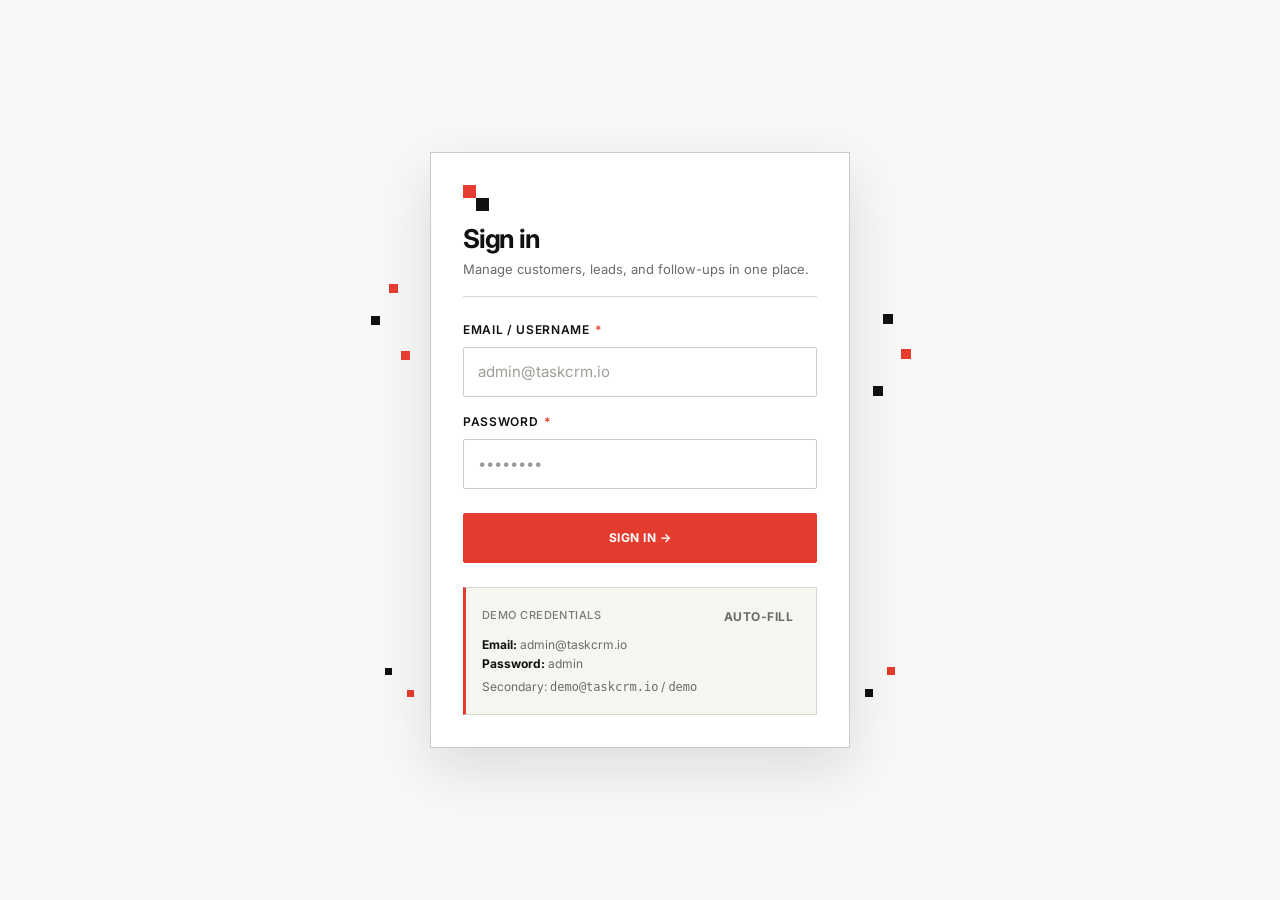
==== leads.html @ 11d8cbdb "added files for  CRM project" ====
<!DOCTYPE html>
<html lang="en">
<head>
  <meta charset="UTF-8">
  <meta name="viewport" content="width=device-width, initial-scale=1.0">
  <title>Leads Pipeline — Task CRM</title>
  <meta name="description" content="Sales prospect pipeline with follow-up tracking and overdue detection.">

  
  <link rel="preconnect" href="https://fonts.googleapis.com">
  <link rel="preconnect" href="https://fonts.gstatic.com" crossorigin>
  <link href="https://fonts.googleapis.com/css2?family=Inter:wght@400;500;600;700;800&display=swap" rel="stylesheet">

  
  <link rel="stylesheet" href="styles/reset.css">
  <link rel="stylesheet" href="styles/tokens.css">
  <link rel="stylesheet" href="styles/base.css">
  <link rel="stylesheet" href="styles/layout.css">
  <link rel="stylesheet" href="styles/patterns.css">
</head>
<body class="app-wrapper">

  
  <header class="identity-bar">
    <div class="identity-bar__inner">
  <div class="identity-session">
        <span class="session-user">
          <span class="meta-slug">Session:</span>
          <strong id="sessionUserDisplay">admin@taskcrm.io</strong>
        </span>
        <button type="button" id="logoutBtn" class="session-logout-btn" title="Sign out of current session">
          Sign Out
        </button>
      </div>
    </div>
  </header>

  
  <nav class="nav-rail" aria-label="Main Navigation">
    <div class="nav-rail__inner">
      <a href="dashboard.html" class="nav-link" data-page="dashboard">Dashboard</a>
      <a href="customers.html" class="nav-link" data-page="customers">Customers</a>
      <a href="leads.html" class="nav-link" data-page="leads">Leads</a>
      <a href="tasks.html" class="nav-link" data-page="tasks">Tasks</a>
    </div>
  </nav>

  
  <main class="main-container">
    <header class="page-header">
      <div class="page-header__top">
        <div>
          <span class="meta-slug">Pipeline</span>
          <h1 class="page-title">Leads</h1>
          <p class="page-subtitle">Track potential customers, follow-ups, and status</p>
        </div>
        <div class="page-actions">
          <button type="button" id="openAddLeadModalBtn" class="btn btn--accent">
            + Add Lead
          </button>
        </div>
      </div>
    </header>

    
    <div class="content-panel">
      
      <div class="filter-bar">
        <div class="filter-group">
          <label for="leadStatusFilter" class="form-label" style="margin-bottom: 0;">Status Filter:</label>
          <select id="leadStatusFilter" class="filter-select">
            <option value="all">All Stages (New, Contacted, Converted)</option>
            <option value="New">New Inbound</option>
            <option value="Contacted">Contacted / In Discussion</option>
            <option value="Converted">Converted to Account</option>
          </select>
        </div>

        <div id="leadResultCount" class="filter-stats" aria-live="polite">
          Loading pipeline...
        </div>
      </div>

      
      <div class="table-container">
        <table class="crm-table" aria-label="Leads Pipeline Table">
          <thead>
            <tr>
              <th scope="col">Lead Name</th>
              <th scope="col">Company</th>
              <th scope="col">Contact</th>
              <th scope="col">Status</th>
              <th scope="col">Follow-up Date</th>
            </tr>
          </thead>
          <tbody id="leadsTableBody">
            
          </tbody>
        </table>
      </div>
    </div>
  </main>


  <dialog id="addLeadDialog" class="crm-dialog" aria-labelledby="addLeadModalTitle">
    <header class="dialog-header">
      <h2 id="addLeadModalTitle" class="dialog-title">Add Lead</h2>
      <button type="button" id="closeLeadDialogBtn" class="dialog-close-btn" aria-label="Close dialog">✕</button>
    </header>

    <div id="leadModalAlert" style="padding: 0 var(--space-6) var(--space-2);"></div>

    <form id="addLeadForm">
      <div class="dialog-body">
        <div class="form-group">
          <label for="newLeadName" class="form-label">Contact Name <span class="required-mark">*</span></label>
          <input type="text" id="newLeadName" class="form-input" placeholder="e.g. Henrik Lind" required>
        </div>

        <div class="form-group">
          <label for="newLeadCompany" class="form-label">Company / Organization <span class="required-mark">*</span></label>
          <input type="text" id="newLeadCompany" class="form-input" placeholder="e.g. Nordic Wind Energy" required>
        </div>

        <div class="form-group">
          <label for="newLeadContact" class="form-label">Email / Phone <span class="required-mark">*</span></label>
          <input type="text" id="newLeadContact" class="form-input" placeholder="h.lind@nordicwind.se" required>
        </div>

        <div class="form-group">
          <label for="newLeadStatus" class="form-label">Initial Stage</label>
          <select id="newLeadStatus" class="form-select">
            <option value="New" selected>New Inbound</option>
            <option value="Contacted">Contacted</option>
            <option value="Converted">Converted</option>
          </select>
        </div>

        <div class="form-group">
          <label for="newLeadFollowUp" class="form-label">Scheduled Follow-up Date</label>
          <input type="date" id="newLeadFollowUp" class="form-input">
        </div>
      </div>

      <footer class="dialog-footer">
        <button type="button" id="cancelLeadDialogBtn" class="btn btn--secondary">Cancel</button>
        <button type="submit" class="btn btn--accent">Save Lead</button>
      </footer>
    </form>
  </dialog>

  
  <script src="scripts/helpers.js"></script>
  <script src="scripts/store.js"></script>
  <script src="scripts/view.js"></script>
  <script src="scripts/pages/leads.js"></script>
</body>
</html>
---- styles/tokens.css ----
:root {
  
  --color-ink: #111111;
  --color-bg: #F8F8F6;
  --color-surface: #FFFFFF;
  --color-accent: #E43D30;
  --color-muted: #6B6B67;
  --color-border: #D8D8D3;

  
  --color-success: #3F7650;
  --color-warning: #A66A18;
  --color-danger: #B52F28;
  --color-info: #41677A;


  --color-surface-hover: #F2F2EE;
  --color-surface-active: #EAEAE4;
  --color-success-subtle: #EBF3ED;
  --color-warning-subtle: #F9F3EA;
  --color-danger-subtle: #FAECEB;
  --color-info-subtle: #ECF2F5;
  --color-accent-subtle: #FDEDEB;


  --font-sans: 'Inter', sans-serif;
--font-mono: 'Inter', sans-serif;
  --text-xs: 0.75rem;     
  --text-sm: 0.8125rem;   
  --text-base: 0.9375rem; 
  --text-md: 1.0625rem;   
  --text-lg: 1.25rem;     
  --text-xl: 1.625rem;   
  --text-2xl: 2.125rem;  
  --text-stat: 3.25rem;  

  --weight-normal: 400;
  --weight-medium: 500;
  --weight-semibold: 600;
  --weight-bold: 700;
  --weight-black: 800;

  --tracking-tight: -0.025em;
  --tracking-normal: 0em;
  --tracking-wide: 0.04em;
  --tracking-wider: 0.08em;

  --leading-none: 1.0;
  --leading-tight: 1.2;
  --leading-snug: 1.35;
  --leading-normal: 1.5;

  
  --space-1: 0.25rem;   
  --space-2: 0.5rem;    
  --space-3: 0.75rem;   
  --space-4: 1.0rem;    
  --space-5: 1.25rem;   
  --space-6: 1.5rem;    
  --space-8: 2.0rem;    
  --space-10: 2.5rem;   
  --space-12: 3.0rem;   
  --space-16: 4.0rem;   

 
  --container-max-width: 1280px;
  --container-gutter: var(--space-6);

 
  --border-width: 1px;
  --border-thick: 2px;
  --border-rule: 1px solid var(--color-border);
  --border-rule-dark: 1px solid var(--color-ink);

  --radius-none: 0px;
  --radius-sm: 2px;
  --radius-md: 3px;

 
  --duration-fast: 140ms;
  --duration-normal: 200ms;
  --ease-standard: cubic-bezier(0.2, 0, 0, 1);
}
---- styles/base.css ----
body {
  font-family: var(--font-sans);
  background-color: var(--color-bg);
  color: var(--color-ink);
  font-size: var(--text-base);
  line-height: var(--leading-normal);
  font-weight: var(--weight-normal);
  min-height: 100vh;
  display: flex;
  flex-direction: column;
}


::selection {
  background-color: var(--color-ink);
  color: var(--color-surface);
}


:focus-visible {
  outline: 2px solid var(--color-ink);
  outline-offset: 2px;
}


h1, h2, h3, h4, h5, h6 {
  color: var(--color-ink);
  font-weight: var(--weight-bold);
  line-height: var(--leading-tight);
  letter-spacing: var(--tracking-tight);
}

h1 {
  font-size: var(--text-2xl);
  font-weight: var(--weight-bold);
}

h2 {
  font-size: var(--text-lg);
  font-weight: var(--weight-bold);
}

h3 {
  font-size: var(--text-md);
  font-weight: var(--weight-semibold);
}

p {
  color: var(--color-ink);
}

small, .text-muted {
  color: var(--color-muted);
  font-size: var(--text-sm);
}


.tabular-nums,
[data-tabular="true"] {
  font-variant-numeric: tabular-nums;
  font-feature-settings: "tnum" 1;
}


.meta-slug {
  font-size: 0.6875rem;
  font-weight: var(--weight-medium);
  letter-spacing: var(--tracking-wide);
  text-transform: uppercase;
  color: #7A7A75;
  margin-bottom: 2px;
}


.sr-only {
  position: absolute;
  width: 1px;
  height: 1px;
  padding: 0;
  margin: -1px;
  overflow: hidden;
  clip: rect(0, 0, 0, 0);
  white-space: nowrap;
  border-width: 0;
}


@media (prefers-reduced-motion: reduce) {
  *,
  *::before,
  *::after {
    animation-duration: 0.01ms !important;
    animation-iteration-count: 1 !important;
    transition-duration: 0.01ms !important;
    scroll-behavior: auto !important;
  }
}
---- styles/layout.css ----
.crm-brand {
  display: flex;
  align-items: center;
  text-decoration: none;
}

.crm-brand__mark {
  width: 62px;
  height: 42px;
  display: flex;
  align-items: center;
  justify-content: center;
  background: #ef3b2d;
  color: #ffffff;
  border-radius: 10px;
  font-size: 16px;
  font-weight: 800;
  letter-spacing: 1px;
}
.dashboard-main {
  width: min(100% - 48px, 1280px);
  margin: 0 auto;
  padding-top: 38px;
  padding-bottom: 64px;
}

.dashboard-header {
  display: flex;
  align-items: flex-end;
  justify-content: space-between;
  gap: 24px;
  margin-bottom: 28px;
}

.dashboard-eyebrow,
.dashboard-card__eyebrow {
  display: block;
  margin-bottom: 6px;
  color: #e43d30;
  font-size: 10px;
  font-weight: 700;
  letter-spacing: 0.09em;
  text-transform: uppercase;
}

.dashboard-title {
  margin: 0;
  color: #171717;
  font-size: clamp(2rem, 4vw, 2.75rem);
  line-height: 1.05;
  letter-spacing: -0.045em;
}

.dashboard-subtitle {
  margin: 9px 0 0;
  color: #6b6b67;
  font-size: 14px;
}

.dashboard-actions {
  display: flex;
  align-items: center;
  gap: 10px;
}

.dashboard-kpis {
  margin-bottom: 20px;
}

.dashboard-kpis__grid {
  display: grid;
  grid-template-columns: repeat(4, minmax(0, 1fr));
  gap: 14px;
}

.dashboard-kpi {
  min-height: 142px;
  padding: 20px;
  background: #ffffff;
  border: 1px solid #e8e8e5;
  border-radius: 16px;
  box-shadow: 0 7px 24px rgba(23, 23, 23, 0.045);
}

.dashboard-kpi--sales {
  border-color: rgba(228, 61, 48, 0.28);
  background: linear-gradient(145deg, #ffffff 0%, #fff7f5 100%);
}

.dashboard-kpi__top {
  display: flex;
  align-items: center;
  justify-content: space-between;
  gap: 10px;
}

.dashboard-kpi__label {
  color: #6b6b67;
  font-size: 12px;
  font-weight: 600;
}

.dashboard-kpi__icon {
  width: 30px;
  height: 30px;
  display: grid;
  place-items: center;
  border-radius: 9px;
  font-size: 11px;
  font-weight: 800;
}

.dashboard-kpi__icon--orange {
  background: #fff0ed;
  color: #e43d30;
}

.dashboard-kpi__icon--blue {
  background: #edf4f8;
  color: #41677a;
}

.dashboard-kpi__icon--green {
  background: #edf5ef;
  color: #3f7650;
}

.dashboard-kpi__value {
  display: block;
  margin-top: 20px;
  color: #171717;
  font-size: clamp(1.7rem, 3vw, 2.15rem);
  line-height: 1;
  letter-spacing: -0.04em;
  font-variant-numeric: tabular-nums;
}

.dashboard-kpi--sales .dashboard-kpi__value {
  color: #e43d30;
}

.dashboard-kpi__hint {
  display: block;
  margin-top: 9px;
  color: #92928c;
  font-size: 11px;
}

.dashboard-analytics {
  display: grid;
  grid-template-columns: minmax(300px, 0.82fr) minmax(0, 1.8fr);
  gap: 18px;
  margin-bottom: 18px;
}

.dashboard-card {
  background: #ffffff;
  border: 1px solid #e8e8e5;
  border-radius: 17px;
  box-shadow: 0 8px 28px rgba(23, 23, 23, 0.045);
  overflow: hidden;
}

.dashboard-card__header {
  display: flex;
  align-items: center;
  justify-content: space-between;
  gap: 16px;
  padding: 20px 22px 0;
}

.dashboard-card__header h2 {
  margin: 0;
  color: #171717;
  font-size: 17px;
  font-weight: 700;
  letter-spacing: -0.025em;
}

.dashboard-card__badge {
  padding: 6px 10px;
  border-radius: 8px;
  background: #f5f5f2;
  color: #6b6b67;
  font-size: 10px;
  font-weight: 600;
}

.dashboard-card__link {
  color: #e43d30;
  font-size: 11px;
  font-weight: 700;
  text-decoration: none;
}

.dashboard-card__link:hover {
  text-decoration: underline;
}
.crm-topbar {
  width: 100%;
  height: 68px;
  background: var(--color-surface);
  border-bottom: 1px solid #e8e8e5;
  position: relative;
  z-index: 100;
}

.crm-topbar__inner {
  width: 100%;
  height: 100%;
  padding: 0 36px;
  display: grid;
  grid-template-columns: 1fr auto 1fr;
  align-items: center;
}

.crm-brand {
  display: flex;
  align-items: center;
  justify-content: flex-start;
  text-decoration: none;
}

.crm-brand__mark {
  width: 40px;
  height: 40px;
  display: flex;
  align-items: center;
  justify-content: center;
  background: #ef3d32;
  color: #ffffff;
  border-radius: 8px;
  font-size: 12px;
  font-weight: 800;
  letter-spacing: 0.04em;
}

.crm-nav {
  height: 100%;
  display: flex;
  align-items: center;
  justify-content: center;
  gap: 38px;
}

.crm-nav__link {
  height: 100%;
  display: flex;
  align-items: center;
  position: relative;
  color: #666660;
  text-decoration: none;
  font-size: 15px;
  font-weight: 600;
  letter-spacing: 0.02em;
  text-transform: uppercase;
  transition: color 0.2s ease;
}

.crm-nav__link:hover {
  color: #ef3d32;
}

.crm-nav__link.active,
.crm-nav__link[aria-current="page"] {
  color: #ef3d32;
}

.crm-nav__link.active::after,
.crm-nav__link[aria-current="page"]::after {
  content: "";
  position: absolute;
  left: 0;
  right: 0;
  bottom: 0;
  height: 3px;
  background: #ef3d32;
  border-radius: 3px 3px 0 0;
}

.crm-topbar__actions {
  display: flex;
  align-items: center;
  justify-content: flex-end;
}

.crm-signout {
  border: 0;
  background: transparent;
  color: #666660;
  font-family: inherit;
  font-size: 15px;
  font-weight: 600;
  cursor: pointer;
  padding: 8px 0;
}

.crm-signout:hover {
  color: #ef3d32;
}

@media (max-width: 800px) {
  .crm-topbar {
    height: auto;
  }

  .crm-topbar__inner {
    min-height: 84px;
    padding: 0 20px;
    grid-template-columns: auto 1fr auto;
  }

  .crm-nav {
    gap: 20px;
  }

  .crm-nav__link {
    font-size: 13px;
  }

  .crm-brand__mark {
    width: 42px;
    height: 42px;
  }
}

@media (max-width: 600px) {
  .crm-topbar__inner {
    grid-template-columns: 1fr;
    gap: 10px;
    padding: 15px 20px;
  }

  .crm-brand {
    display: none;
  }

  .crm-nav {
    order: 1;
    height: 50px;
    gap: 18px;
  }

  .crm-topbar__actions {
    display: none;
  }
}



.reference-goal {
  min-height: 300px;
  padding: 18px 22px 26px;
  display: flex;
  align-items: center;
  justify-content: center;
}

.reference-goal__gauge {
  position: relative;
  width: 330px;
  height: 250px;
  max-width: 100%;
}

.goal-segments {
  position: absolute;
  left: 50%;
  top: 16px;
  width: 280px;
  height: 210px;
  transform: translateX(-50%);
}

.goal-segment {
  position: absolute;
  left: 50%;
  top: 50%;
  width: 11px;
  height: 31px;
  margin-left: -5.5px;
  margin-top: -15.5px;
  border-radius: 99px;
  background: #e9ebed;
  transform-origin: 5.5px 89px;
  transform: rotate(var(--segment-angle)) translateY(-89px);
}

.goal-segment.is-active {
  background: #ff8425;
}

.goal-scale {
  position: absolute;
  left: 50%;
  top: 83px;
  width: 286px;
  transform: translateX(-50%);
  display: flex;
  justify-content: space-between;
  color: #555553;
  font-size: 11px;
  font-weight: 600;
}

.reference-goal__center {
  position: absolute;
  left: 50%;
  top: 128px;
  transform: translateX(-50%);
  text-align: center;
  white-space: nowrap;
}

.reference-goal__center strong {
  display: block;
  color: #171717;
  font-size: 25px;
  line-height: 1;
  letter-spacing: -0.045em;
}

.reference-goal__center span {
  display: block;
  margin-top: 8px;
  color: #8f8f89;
  font-size: 11px;
}

/* Lead status reference */

.lead-status-reference {
  min-height: 300px;
  padding: 20px 22px 25px;
  display: grid;
  grid-template-columns: minmax(0, 1fr) 190px;
  gap: 20px;
  align-items: center;
}

.lead-status-chart {
  min-width: 0;
}

.lead-month-grid {
  display: grid;
  grid-template-columns: 92px repeat(12, minmax(16px, 1fr));
  align-items: center;
  height: 25px;
  margin-bottom: 4px;
  color: #999994;
  font-size: 9px;
  text-align: center;
}

.lead-month-grid span:first-child {
  text-align: left;
}

.lead-status-rows {
  display: flex;
  flex-direction: column;
  gap: 13px;
}

.lead-source-row {
  display: grid;
  grid-template-columns: 92px minmax(0, 1fr);
  align-items: center;
  min-height: 45px;
}

.lead-source-label {
  display: flex;
  flex-direction: column;
  align-items: flex-start;
  gap: 3px;
  padding-right: 10px;
}

.lead-source-label span {
  color: #555553;
  font-size: 11px;
  font-weight: 500;
}

.lead-source-label strong {
  color: #171717;
  font-size: 16px;
  line-height: 1;
}

.lead-source-track {
  position: relative;
  height: 32px;
  display: grid;
  align-items: center;
}

.lead-source-line {
  position: absolute;
  left: 0;
  right: 0;
  top: 50%;
  height: 2px;
  background: repeating-linear-gradient(
    to right,
    #e8e8e5 0 3px,
    transparent 3px 8px
  );
}

.lead-source-dots {
  position: relative;
  z-index: 2;
  display: grid;
  grid-template-columns: repeat(12, minmax(16px, 1fr));
  align-items: center;
  justify-items: center;
}

.lead-month-dot {
  width: var(--dot-size);
  height: var(--dot-size);
  min-width: 6px;
  min-height: 6px;
  border-radius: 50%;
  display: block;
}

.lead-month-dot--new {
  background: #ff8425;
}

.lead-month-dot--contacted {
  background: #b38ae8;
}

.lead-month-dot--converted {
  background: #202020;
}

.lead-month-dot--empty {
  width: 5px;
  height: 5px;
  background: #ddddda;
}

.lead-month-labels {
  display: grid;
  grid-template-columns: 92px repeat(12, minmax(16px, 1fr));
  margin-top: 7px;
  color: #999994;
  font-size: 9px;
  text-align: center;
}

.lead-month-labels span:first-child {
  visibility: hidden;
}

/* Customer status circular reference */

.customer-status-chart {
  display: flex;
  flex-direction: column;
  align-items: center;
  justify-content: center;
}

.customer-rings {
  position: relative;
  width: 170px;
  height: 170px;
  display: grid;
  place-items: center;
}

.customer-ring {
  position: absolute;
  width: calc(var(--ring-radius) * 2);
  height: calc(var(--ring-radius) * 2);
  border-radius: 50%;
  border: 7px solid transparent;
  transform: rotate(-90deg);
}

.customer-ring::before {
  content: "";
  position: absolute;
  inset: -7px;
  border-radius: 50%;
  border: 7px solid #eeeeeb;
  border-top-color: transparent;
  border-right-color: transparent;
  transform: rotate(0deg);
}

.customer-ring::after {
  content: "";
  position: absolute;
  inset: -7px;
  border-radius: 50%;
  border: 7px solid transparent;
  border-top-color: currentColor;
  border-right-color: currentColor;
  border-bottom-color: currentColor;
  transform: rotate(0deg);
  clip-path: polygon(0 0, 100% 0, 100% 100%, 0 100%);
  mask: conic-gradient(
    from 0deg,
    #000 calc(var(--ring-dash) / var(--ring-circumference) * 360deg),
    transparent 0
  );
}

.customer-ring--active {
  color: #ff8425;
}

.customer-ring--inactive {
  color: #9b7be8;
}

.customer-ring--prospect {
  color: #1d1d1d;
}

.customer-rings-center {
  position: relative;
  z-index: 5;
  width: 68px;
  height: 68px;
  border-radius: 50%;
  background: #ffffff;
  display: flex;
  flex-direction: column;
  align-items: center;
  justify-content: center;
}

.customer-rings-center strong {
  color: #171717;
  font-size: 22px;
  line-height: 1;
}

.customer-rings-center span {
  margin-top: 4px;
  color: #999994;
  font-size: 8px;
}

.customer-status-legend {
  width: 100%;
  margin-top: 12px;
  display: flex;
  flex-direction: column;
  gap: 6px;
}

.customer-ring-label {
  display: grid;
  grid-template-columns: 8px 1fr auto;
  align-items: center;
  gap: 7px;
  color: #555553;
  font-size: 9px;
}

.customer-ring-label__dot {
  width: 7px;
  height: 7px;
  border-radius: 50%;
}

.customer-ring-label--active .customer-ring-label__dot {
  background: #ff8425;
}

.customer-ring-label--inactive .customer-ring-label__dot {
  background: #9b7be8;
}

.customer-ring-label--prospect .customer-ring-label__dot {
  background: #1d1d1d;
}

.customer-ring-label strong {
  color: #555553;
  font-size: 9px;
}

/* Lower cards */

.dashboard-lower {
  display: grid;
  grid-template-columns: repeat(3, minmax(0, 1fr));
  gap: 18px;
}

.dashboard-list-card {
  min-height: 330px;
}

.dashboard-record-list {
  padding: 12px 20px 18px;
}

.dashboard-record {
  min-height: 58px;
  display: flex;
  align-items: center;
  gap: 11px;
  border-bottom: 1px solid #f0f0ed;
}

.dashboard-record:last-child {
  border-bottom: 0;
}

.dashboard-record__avatar {
  width: 32px;
  height: 32px;
  flex: 0 0 32px;
  display: grid;
  place-items: center;
  border-radius: 10px;
  background: #fff0ed;
  color: #e43d30;
  font-size: 11px;
  font-weight: 800;
}

.dashboard-record__content {
  min-width: 0;
  flex: 1;
}

.dashboard-record__content strong,
.dashboard-task__content strong {
  display: block;
  overflow: hidden;
  color: #30302e;
  font-size: 12px;
  font-weight: 600;
  text-overflow: ellipsis;
  white-space: nowrap;
}

.dashboard-record__content span,
.dashboard-task__content span {
  display: block;
  margin-top: 3px;
  overflow: hidden;
  color: #9a9a94;
  font-size: 10px;
  text-overflow: ellipsis;
  white-space: nowrap;
}

.dashboard-status,
.task-priority {
  flex-shrink: 0;
  padding: 5px 7px;
  border-radius: 6px;
  font-size: 9px;
  font-weight: 700;
}

.dashboard-status--new {
  background: #fff0ed;
  color: #e43d30;
}

.dashboard-status--contacted {
  background: #edf4f8;
  color: #41677a;
}

.dashboard-status--converted {
  background: #edf5ef;
  color: #3f7650;
}

.dashboard-task {
  min-height: 58px;
  display: flex;
  align-items: center;
  gap: 10px;
  border-bottom: 1px solid #f0f0ed;
}

.dashboard-task:last-child {
  border-bottom: 0;
}

.dashboard-task__check {
  width: 16px;
  height: 16px;
  flex: 0 0 16px;
  border: 1.5px solid #cfcfca;
  border-radius: 5px;
}

.dashboard-task__content {
  min-width: 0;
  flex: 1;
}

.task-priority--high {
  background: #faeceb;
  color: #b52f28;
}

.task-priority--medium {
  background: #f9f3ea;
  color: #a66a18;
}

.task-priority--low {
  background: #edf5ef;
  color: #3f7650;
}

.dashboard-empty {
  min-height: 220px;
  padding: 24px;
  display: flex;
  flex-direction: column;
  align-items: center;
  justify-content: center;
  text-align: center;
}

.dashboard-empty strong {
  color: #3b3b39;
  font-size: 12px;
}

.dashboard-empty span {
  max-width: 230px;
  margin-top: 6px;
  color: #9a9a94;
  font-size: 10px;
  line-height: 1.5;
}

.dashboard-activity-stream {
  max-height: 270px;
  overflow-y: auto;
}

.dashboard-activity-stream .activity-item {
  padding-left: 20px;
  padding-right: 20px;
}
.dashboard-main {
  padding-top: 42px;
  padding-bottom: 48px;
}

.dashboard-header {
  margin-bottom: 32px;
}

.dashboard-title {
  font-size: 48px;
  line-height: 1.05;
}

.dashboard-subtitle {
  font-size: 16px;
}

.dashboard-kpis {
  margin-bottom: 28px;
}

.dashboard-kpi {
  padding: 26px;
}

.dashboard-kpi__value {
  font-size: 42px;
}

.dashboard-analytics {
  gap: 24px;
  margin-bottom: 24px;
}

.dashboard-card {
  padding: 26px;
}

.dashboard-card__header {
  margin-bottom: 20px;
}

.dashboard-card__header h2 {
  font-size: 21px;
}

.dashboard-lower {
  gap: 24px;
}

.dashboard-list-card {
  min-height: 300px;
}

/* Responsive */

@media (max-width: 1100px) {
  .dashboard-analytics {
    grid-template-columns: 1fr;
  }

  .lead-status-reference {
    grid-template-columns: minmax(0, 1fr) 210px;
  }
}

@media (max-width: 900px) {
  .dashboard-kpis__grid {
    grid-template-columns: repeat(2, minmax(0, 1fr));
  }

  .dashboard-lower {
    grid-template-columns: repeat(2, minmax(0, 1fr));
  }

  .dashboard-lower .dashboard-list-card:last-child {
    grid-column: 1 / -1;
  }
}

@media (max-width: 800px) {
  .crm-topbar__inner {
    width: min(100% - 28px, 1280px);
    grid-template-columns: auto 1fr auto;
    gap: 10px;
  }

  .crm-brand {
    font-size: 14px;
  }

  .crm-brand__mark {
    width: 30px;
    height: 30px;
  }

  .crm-nav {
    gap: 0;
  }

  .crm-nav__link {
    padding: 23px 7px;
    font-size: 11px;
  }

  .dashboard-main {
    width: min(100% - 28px, 1280px);
    padding-top: 30px;
  }

  .dashboard-header {
    align-items: flex-start;
    flex-direction: column;
  }

  .dashboard-actions {
    width: 100%;
  }

  .dashboard-actions .btn {
    flex: 1;
  }

  .lead-status-reference {
    grid-template-columns: 1fr;
  }

  .customer-status-chart {
    flex-direction: row;
    gap: 24px;
    align-items: center;
  }

  .customer-status-legend {
    width: 150px;
    margin-top: 0;
  }
}

@media (max-width: 560px) {
  .crm-topbar__inner {
    min-height: 58px;
  }

  .crm-brand span:last-child {
    display: none;
  }

  .crm-nav__link {
    padding: 20px 5px;
    font-size: 10px;
  }

  .dashboard-kpis__grid {
    grid-template-columns: 1fr;
  }

  .dashboard-actions {
    flex-direction: column;
  }

  .dashboard-actions .btn {
    width: 100%;
  }

  .reference-goal__gauge {
    transform: scale(0.88);
    transform-origin: center;
    margin-left: -5%;
    margin-right: -5%;
  }

  .lead-status-reference {
    padding-left: 14px;
    padding-right: 14px;
    overflow-x: auto;
  }

  .lead-status-chart {
    min-width: 540px;
  }

  .customer-status-chart {
    min-width: 240px;
    justify-content: center;
  }

  .dashboard-lower {
    grid-template-columns: 1fr;
  }

  .dashboard-lower .dashboard-list-card:last-child {
    grid-column: auto;
  }
}
---- styles/patterns.css ----
/* ==========================================================================
   Task CRM — UI Patterns & Components
   Buttons, Inputs, Tables, Badges, Statistics, Modals, and Empty States.
   ========================================================================== */

/* --- 1. Buttons --- */
.btn {
  display: inline-flex;
  align-items: center;
  justify-content: center;
  gap: var(--space-2);
  padding: 0.65rem 1.25rem;
  font-size: var(--text-xs);
  font-weight: var(--weight-bold);
  letter-spacing: var(--tracking-wide);
  text-transform: uppercase;
  border-radius: var(--radius-sm);
  transition: all var(--duration-fast) var(--ease-standard);
  text-align: center;
  white-space: nowrap;
}

.btn--primary {
  background-color: var(--color-ink);
  color: var(--color-surface);
  border: 1px solid var(--color-ink);
}

.btn--primary:hover {
  background-color: #2b2b2b;
  border-color: #2b2b2b;
}

.btn--accent {
  background-color: var(--color-accent);
  color: var(--color-surface);
  border: 1px solid var(--color-accent);
}

.btn--accent:hover {
  background-color: #c72e22;
  border-color: #c72e22;
}

.btn--secondary {
  background-color: var(--color-surface);
  color: var(--color-ink);
  border: 1px solid var(--color-border);
}

.btn--secondary:hover {
  background-color: var(--color-surface-hover);
  border-color: var(--color-ink);
}

.btn--ghost {
  background-color: transparent;
  color: var(--color-muted);
  border: 1px solid transparent;
}

.btn--ghost:hover {
  color: var(--color-ink);
  background-color: var(--color-surface-hover);
}

.btn--sm {
  padding: 0.4rem 0.75rem;
  font-size: var(--text-xs);
}

.btn:disabled {
  opacity: 0.5;
  cursor: not-allowed;
}

/* --- 2. Form Controls --- */
.form-group {
  display: flex;
  flex-direction: column;
  gap: var(--space-2);
  margin-bottom: var(--space-4);
}

.form-label {
  font-size: var(--text-xs);
  font-weight: var(--weight-semibold);
  letter-spacing: var(--tracking-wider);
  text-transform: uppercase;
  color: var(--color-ink);
}

.form-label .required-mark {
  color: var(--color-accent);
  margin-left: 2px;
}

.form-input,
.form-select,
.form-textarea {
  width: 100%;
  padding: 0.65rem 0.85rem;
  font-size: var(--text-base);
  color: var(--color-ink);
  background-color: var(--color-surface);
  border: 1px solid var(--color-border);
  border-radius: var(--radius-sm);
  transition: border-color var(--duration-fast) var(--ease-standard);
}

.form-input:focus,
.form-select:focus,
.form-textarea:focus {
  outline: 2px solid var(--color-ink);
  outline-offset: -1px;
  border-color: var(--color-ink);
}

.form-input::placeholder,
.form-textarea::placeholder {
  color: #9E9E98;
}

.form-input.is-invalid,
.form-select.is-invalid {
  border-color: var(--color-danger);
}

.form-error {
  font-size: var(--text-xs);
  color: var(--color-danger);
  font-weight: var(--weight-medium);
  margin-top: 2px;
}

/* --- 3. Filter Bar & Search --- */
.filter-bar {
  display: flex;
  align-items: center;
  justify-content: space-between;
  gap: var(--space-4);
  padding: var(--space-4) var(--space-6);
  background-color: var(--color-surface);
  border-bottom: var(--border-rule);
  flex-wrap: wrap;
}

.filter-group {
  display: flex;
  align-items: center;
  gap: var(--space-3);
  flex-wrap: wrap;
  flex: 1;
}

.search-box {
  position: relative;
  min-width: 260px;
  max-width: 380px;
  flex: 1;
}

.search-box .form-input {
  padding-left: 2rem;
  font-size: var(--text-sm);
}

.search-icon {
  position: absolute;
  left: 0.75rem;
  top: 50%;
  transform: translateY(-50%);
  color: var(--color-muted);
  pointer-events: none;
  font-size: var(--text-xs);
}

.filter-select {
  min-width: 150px;
  padding: 0.55rem 0.85rem;
  font-size: var(--text-sm);
  background-color: var(--color-surface);
  border: 1px solid var(--color-border);
  border-radius: var(--radius-sm);
}

.filter-stats {
  font-size: var(--text-xs);
  color: var(--color-muted);
  font-weight: var(--weight-normal);
  letter-spacing: var(--tracking-normal);
}

/* --- 4. Tables --- */
.table-container {
  width: 100%;
  overflow-x: auto;
  background-color: var(--color-surface);
}

.crm-table {
  width: 100%;
  border-collapse: collapse;
  text-align: left;
}

.crm-table th {
  padding: var(--space-3) var(--space-6);
  font-size: var(--text-xs);
  font-weight: var(--weight-semibold);
  letter-spacing: var(--tracking-wider);
  text-transform: uppercase;
  color: var(--color-muted);
  border-bottom: var(--border-rule);
  background-color: var(--color-surface);
  white-space: nowrap;
}

.crm-table td {
  padding: var(--space-4) var(--space-6);
  font-size: var(--text-base);
  color: var(--color-ink);
  border-bottom: var(--border-rule);
  vertical-align: middle;
}

.crm-table tbody tr {
  transition: background-color var(--duration-fast) var(--ease-standard);
}

.crm-table tbody tr:hover {
  background-color: var(--color-surface-hover);
}

.crm-table tbody tr:last-child td {
  border-bottom: none;
}

/* Overdue indicator on table row */
.crm-table tbody tr.is-overdue-row {
  background-color: #FFF8F7;
}

.crm-table tbody tr.is-overdue-row:hover {
  background-color: #FEEDEB;
}

.text-overdue {
  color: var(--color-danger);
  font-weight: var(--weight-semibold);
  display: inline-flex;
  align-items: center;
  gap: var(--space-1);
}

/* --- 5. Status & Priority Badges --- */
.badge {
  display: inline-flex;
  align-items: center;
  gap: 6px;
  padding: 3px 8px;
  font-size: var(--text-xs);
  font-weight: var(--weight-semibold);
  letter-spacing: var(--tracking-wide);
  border-radius: var(--radius-sm);
  border: 1px solid var(--color-border);
  background-color: var(--color-surface);
  color: var(--color-ink);
  white-space: nowrap;
}

.badge__dot {
  width: 6px;
  height: 6px;
  border-radius: 50%;
  display: inline-block;
}

/* Specific Badge States */
.badge--success {
  background-color: var(--color-success-subtle);
  border-color: #B5D2BF;
  color: var(--color-success);
}
.badge--success .badge__dot {
  background-color: var(--color-success);
}

.badge--warning {
  background-color: var(--color-warning-subtle);
  border-color: #E2CFB4;
  color: var(--color-warning);
}
.badge--warning .badge__dot {
  background-color: var(--color-warning);
}

.badge--danger {
  background-color: var(--color-danger-subtle);
  border-color: #EBBCB9;
  color: var(--color-danger);
}
.badge--danger .badge__dot {
  background-color: var(--color-danger);
}

.badge--info {
  background-color: var(--color-info-subtle);
  border-color: #C3D5DE;
  color: var(--color-info);
}
.badge--info .badge__dot {
  background-color: var(--color-info);
}

.badge--muted {
  background-color: var(--color-surface-hover);
  border-color: var(--color-border);
  color: var(--color-muted);
}
.badge--muted .badge__dot {
  background-color: var(--color-muted);
}

/* --- 6. Structural Stat Grid (Swiss Editorial) --- */
.stat-composition {
  display: grid;
  grid-template-columns: repeat(4, 1fr);
  background-color: var(--color-surface);
  border: var(--border-rule);
  margin-bottom: var(--space-8);
}

.stat-cell {
  padding: var(--space-6) var(--space-6);
  border-right: var(--border-rule);
  display: flex;
  flex-direction: column;
  gap: var(--space-2);
}

.stat-cell:last-child {
  border-right: none;
}

.stat-cell__label {
  font-size: 0.6875rem;
  font-weight: var(--weight-medium);
  letter-spacing: var(--tracking-wide);
  text-transform: uppercase;
  color: var(--color-muted);
}

.stat-cell__value {
  font-size: var(--text-stat);
  font-weight: var(--weight-black);
  line-height: var(--leading-none);
  color: var(--color-ink);
  letter-spacing: var(--tracking-tight);
}

.stat-cell__hint {
  font-size: var(--text-xs);
  color: var(--color-muted);
  margin-top: var(--space-1);
}

/* Important Metric Highlight (Accent Red) */
.stat-cell--highlight .stat-cell__value {
  color: var(--color-accent);
}

.stat-cell--highlight .stat-cell__label {
  color: var(--color-ink);
}

/* --- 7. Editorial Activity Stream --- */
.activity-stream {
  display: flex;
  flex-direction: column;
}

.activity-item {
  display: flex;
  align-items: flex-start;
  justify-content: space-between;
  gap: var(--space-4);
  padding: var(--space-4) var(--space-6);
  border-bottom: var(--border-rule);
  background-color: var(--color-surface);
}

.activity-item:last-child {
  border-bottom: none;
}

.activity-main {
  display: flex;
  align-items: baseline;
  gap: var(--space-3);
  flex: 1;
}

.activity-dot {
  width: 7px;
  height: 7px;
  background-color: var(--color-ink);
  flex-shrink: 0;
  margin-top: 6px;
}

.activity-dot--accent {
  background-color: var(--color-accent);
}

.activity-message {
  font-size: var(--text-base);
  color: var(--color-ink);
}

.activity-message strong {
  font-weight: var(--weight-semibold);
}

.activity-time {
  font-size: var(--text-xs);
  color: var(--color-muted);
  white-space: nowrap;
}

/* --- 8. Modals & Dialogs (<dialog>) --- */
.crm-dialog {
  margin: auto;
  max-width: 520px;
  width: calc(100% - 2rem);
  background-color: var(--color-surface);
  border: 1px solid var(--color-ink);
  border-radius: var(--radius-sm);
  box-shadow: 0 10px 30px rgba(0, 0, 0, 0.12);
}

.crm-dialog::backdrop {
  background-color: rgba(17, 17, 17, 0.45);
  backdrop-filter: blur(1px);
}

.dialog-header {
  padding: var(--space-5) var(--space-6);
  border-bottom: var(--border-rule);
  display: flex;
  align-items: center;
  justify-content: space-between;
}

.dialog-title {
  font-size: var(--text-lg);
  font-weight: var(--weight-bold);
  letter-spacing: var(--tracking-tight);
}

.dialog-close-btn {
  font-size: var(--text-lg);
  line-height: 1;
  color: var(--color-muted);
  padding: var(--space-1);
}

.dialog-close-btn:hover {
  color: var(--color-ink);
}

.dialog-body {
  padding: var(--space-6);
  max-height: 70vh;
  overflow-y: auto;
}

.dialog-footer {
  padding: var(--space-4) var(--space-6);
  border-top: var(--border-rule);
  background-color: var(--color-bg);
  display: flex;
  align-items: center;
  justify-content: flex-end;
  gap: var(--space-3);
}

/* --- 9. Empty States --- */
.empty-state {
  padding: var(--space-12) var(--space-6);
  text-align: center;
  display: flex;
  flex-direction: column;
  align-items: center;
  justify-content: center;
  gap: var(--space-3);
}

.empty-state__icon {
  width: 44px;
  height: 44px;
  border: 1px solid var(--color-border);
  display: flex;
  align-items: center;
  justify-content: center;
  font-size: var(--text-lg);
  color: var(--color-muted);
  margin-bottom: var(--space-2);
}

.empty-state__title {
  font-size: var(--text-md);
  font-weight: var(--weight-semibold);
  color: var(--color-ink);
}

.empty-state__description {
  font-size: var(--text-sm);
  color: var(--color-muted);
  max-width: 420px;
}

/* --- 10. Inline Feedback Alerts --- */
.inline-alert {
  padding: var(--space-3) var(--space-4);
  font-size: var(--text-sm);
  border-radius: var(--radius-sm);
  display: flex;
  align-items: flex-start;
  gap: var(--space-3);
  margin-bottom: var(--space-4);
}

.inline-alert--danger {
  background-color: var(--color-danger-subtle);
  border: 1px solid #E4ACAA;
  color: var(--color-danger);
}

.inline-alert--success {
  background-color: var(--color-success-subtle);
  border: 1px solid #B5D2BF;
  color: var(--color-success);
}

.inline-alert--info {
  background-color: var(--color-info-subtle);
  border: 1px solid #B7CDD8;
  color: var(--color-info);
}

/* --- 11. Login Specific Components --- */
.login-page {
  min-height: 100vh;
  display: flex;
  align-items: center;
  justify-content: center;
  padding: var(--space-6);
  background-color: var(--color-bg);
}

.login-card {
  width: 100%;
  max-width: 420px;
  background-color: var(--color-surface);
  border: 1px solid var(--color-ink);
  padding: var(--space-8);
}

.login-card__header {
  margin-bottom: var(--space-6);
  padding-bottom: var(--space-4);
  border-bottom: var(--border-rule);
}

.login-card__hint {
  margin-top: var(--space-6);
  padding: var(--space-4);
  background-color: var(--color-bg);
  border: 1px solid var(--color-border);
  font-size: var(--text-xs);
  color: var(--color-muted);
  line-height: 1.6;
}

.login-card__hint strong {
  color: var(--color-ink);
}

/* --- Responsive Adaptations for Components --- */
@media (max-width: 1024px) {
  .stat-composition {
    grid-template-columns: repeat(2, 1fr);
  }

  .stat-cell:nth-child(2) {
    border-right: none;
  }

  .stat-cell:nth-child(1),
  .stat-cell:nth-child(2) {
    border-bottom: var(--border-rule);
  }
}

@media (max-width: 640px) {
  .stat-composition {
    grid-template-columns: 1fr;
  }

  .stat-cell {
    border-right: none;
    border-bottom: var(--border-rule);
  }

  .stat-cell:last-child {
    border-bottom: none;
  }

  .filter-bar {
    padding: var(--space-4);
    flex-direction: column;
    align-items: stretch;
  }

  .search-box {
    max-width: 100%;
  }

  .filter-group {
    width: 100%;
    flex-direction: column;
    align-items: stretch;
  }

  .filter-select {
    width: 100%;
  }

  .crm-dialog {
    width: 100%;
    margin: auto 0 0 0;
    max-width: 100%;
    border-bottom: none;
    border-radius: 0;
  }
}
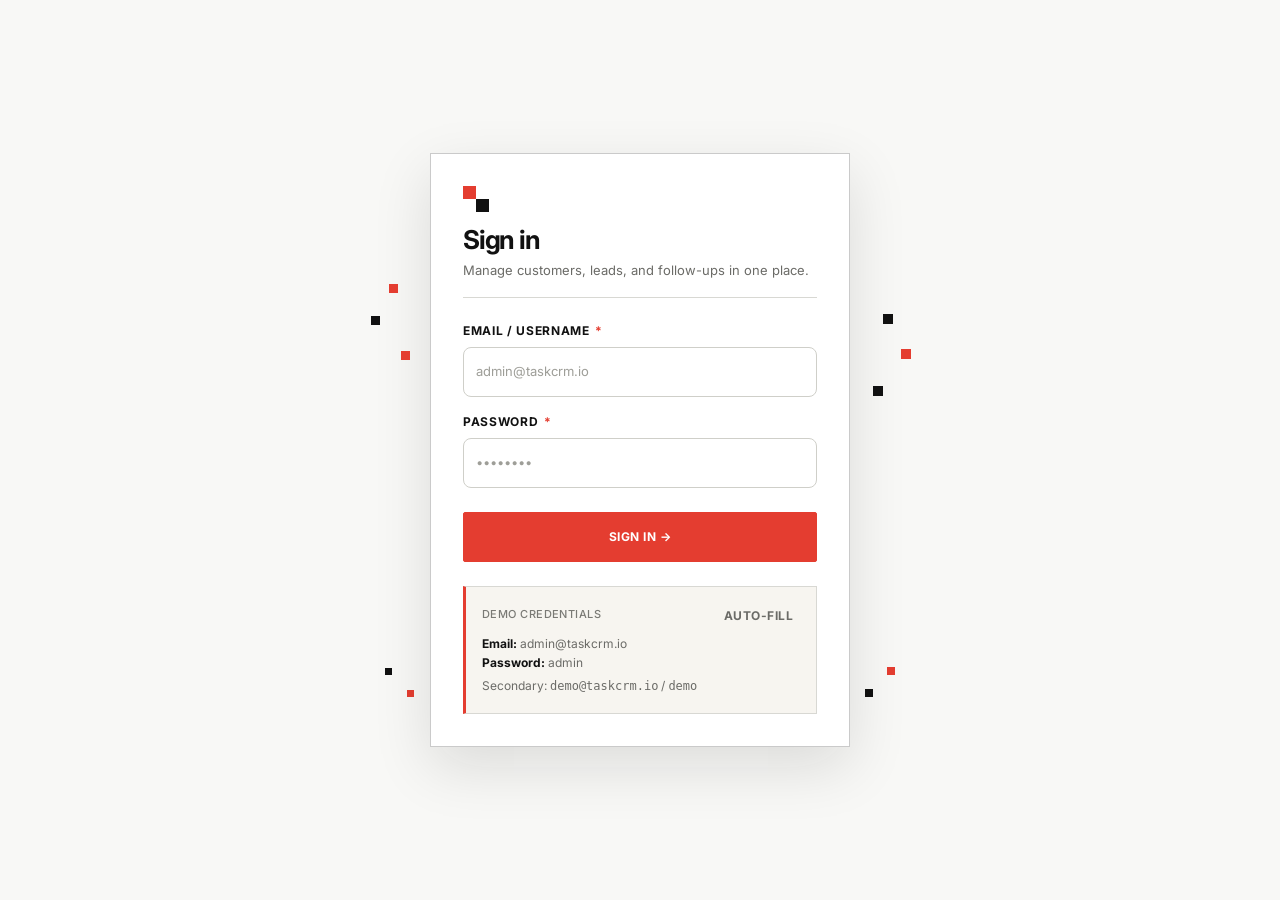
==== commit ee7cc556: "Update leads and tasks pages" ====
--- a/leads.html
+++ b/leads.html
@@ -3,156 +3,369 @@
 <head>
   <meta charset="UTF-8">
   <meta name="viewport" content="width=device-width, initial-scale=1.0">
-  <title>Leads Pipeline — Task CRM</title>
-  <meta name="description" content="Sales prospect pipeline with follow-up tracking and overdue detection.">
-
-  
+  <title>Leads — Task CRM</title>
+  <meta name="description" content="Sales prospect pipeline with follow-up tracking and lead management.">
+
   <link rel="preconnect" href="https://fonts.googleapis.com">
   <link rel="preconnect" href="https://fonts.gstatic.com" crossorigin>
   <link href="https://fonts.googleapis.com/css2?family=Inter:wght@400;500;600;700;800&display=swap" rel="stylesheet">
-
-  
+  <link rel="stylesheet" href="https://cdnjs.cloudflare.com/ajax/libs/font-awesome/6.5.2/css/all.min.css">
+
   <link rel="stylesheet" href="styles/reset.css">
   <link rel="stylesheet" href="styles/tokens.css">
   <link rel="stylesheet" href="styles/base.css">
   <link rel="stylesheet" href="styles/layout.css">
   <link rel="stylesheet" href="styles/patterns.css">
 </head>
-<body class="app-wrapper">
-
-  
-  <header class="identity-bar">
-    <div class="identity-bar__inner">
-  <div class="identity-session">
-        <span class="session-user">
-          <span class="meta-slug">Session:</span>
-          <strong id="sessionUserDisplay">admin@taskcrm.io</strong>
-        </span>
-        <button type="button" id="logoutBtn" class="session-logout-btn" title="Sign out of current session">
+
+<body class="app-wrapper leads-page">
+
+  <header class="crm-topbar">
+    <div class="crm-topbar__inner">
+
+      <a href="dashboard.html" class="crm-brand" aria-label="Task CRM Dashboard">
+        <span class="crm-brand__mark">CRM</span>
+      </a>
+
+      <nav class="crm-nav" aria-label="Main Navigation">
+        <a href="dashboard.html" class="crm-nav__link nav-link" data-page="dashboard">
+          Dashboard
+        </a>
+
+        <a href="customers.html" class="crm-nav__link nav-link" data-page="customers">
+          Customers
+        </a>
+
+        <a href="leads.html" class="crm-nav__link nav-link" data-page="leads" aria-current="page">
+          Leads
+        </a>
+
+        <a href="tasks.html" class="crm-nav__link nav-link" data-page="tasks">
+          Tasks
+        </a>
+      </nav>
+
+      <div class="crm-topbar__actions">
+        <button type="button" id="logoutBtn" class="crm-signout">
           Sign Out
         </button>
       </div>
+
     </div>
   </header>
 
-  
-  <nav class="nav-rail" aria-label="Main Navigation">
-    <div class="nav-rail__inner">
-      <a href="dashboard.html" class="nav-link" data-page="dashboard">Dashboard</a>
-      <a href="customers.html" class="nav-link" data-page="customers">Customers</a>
-      <a href="leads.html" class="nav-link" data-page="leads">Leads</a>
-      <a href="tasks.html" class="nav-link" data-page="tasks">Tasks</a>
-    </div>
-  </nav>
-
-  
-  <main class="main-container">
-    <header class="page-header">
+  <main class="main-container leads-main">
+
+    <header class="page-header leads-header">
       <div class="page-header__top">
         <div>
-          <span class="meta-slug">Pipeline</span>
+          <span class="dashboard-eyebrow">Pipeline</span>
           <h1 class="page-title">Leads</h1>
-          <p class="page-subtitle">Track potential customers, follow-ups, and status</p>
-        </div>
+          <p class="page-subtitle">Track potential customers, follow-ups, and status.</p>
+        </div>
+
         <div class="page-actions">
           <button type="button" id="openAddLeadModalBtn" class="btn btn--accent">
-            + Add Lead
+            <i class="fa-solid fa-plus"></i>
+            Add Lead
           </button>
         </div>
       </div>
     </header>
 
-    
-    <div class="content-panel">
-      
+    <section class="lead-summary">
+
+      <div class="lead-summary__item">
+        <div class="lead-summary__icon">
+          <i class="fa-solid fa-users"></i>
+        </div>
+        <div>
+          <span>Total Leads</span>
+          <strong id="totalLeadCount">0</strong>
+        </div>
+      </div>
+
+      <div class="lead-summary__item">
+        <div class="lead-summary__icon lead-summary__icon--new">
+          <i class="fa-solid fa-bolt"></i>
+        </div>
+        <div>
+          <span>New</span>
+          <strong id="newLeadCount">0</strong>
+        </div>
+      </div>
+
+      <div class="lead-summary__item">
+        <div class="lead-summary__icon lead-summary__icon--contacted">
+          <i class="fa-solid fa-phone"></i>
+        </div>
+        <div>
+          <span>Contacted</span>
+          <strong id="contactedLeadCount">0</strong>
+        </div>
+      </div>
+
+      <div class="lead-summary__item">
+        <div class="lead-summary__icon lead-summary__icon--converted">
+          <i class="fa-solid fa-circle-check"></i>
+        </div>
+        <div>
+          <span>Converted</span>
+          <strong id="convertedLeadCount">0</strong>
+        </div>
+      </div>
+
+    </section>
+
+    <section class="content-panel leads-panel">
+
       <div class="filter-bar">
         <div class="filter-group">
-          <label for="leadStatusFilter" class="form-label" style="margin-bottom: 0;">Status Filter:</label>
+
+          <div class="search-box lead-search-box">
+            <span class="search-icon" aria-hidden="true">⌕</span>
+
+            <input
+              type="search"
+              id="leadSearch"
+              class="form-input"
+              placeholder="Search name, company, or contact..."
+              aria-label="Search leads"
+            >
+          </div>
+
+          <label for="leadStatusFilter" class="sr-only">
+            Filter by Status
+          </label>
+
           <select id="leadStatusFilter" class="filter-select">
-            <option value="all">All Stages (New, Contacted, Converted)</option>
-            <option value="New">New Inbound</option>
-            <option value="Contacted">Contacted / In Discussion</option>
-            <option value="Converted">Converted to Account</option>
+            <option value="all">All Stages</option>
+            <option value="New">New</option>
+            <option value="Contacted">Contacted</option>
+            <option value="Converted">Converted</option>
           </select>
+
         </div>
 
         <div id="leadResultCount" class="filter-stats" aria-live="polite">
-          Loading pipeline...
-        </div>
-      </div>
-
-      
-      <div class="table-container">
-        <table class="crm-table" aria-label="Leads Pipeline Table">
+          Loading leads...
+        </div>
+      </div>
+
+      <div class="table-container lead-table-container">
+
+        <table class="crm-table lead-table" aria-label="Leads Pipeline Table">
+
           <thead>
             <tr>
-              <th scope="col">Lead Name</th>
+              <th scope="col">Lead</th>
               <th scope="col">Company</th>
               <th scope="col">Contact</th>
               <th scope="col">Status</th>
-              <th scope="col">Follow-up Date</th>
+              <th scope="col">Follow-up</th>
+              <th scope="col" class="lead-actions-heading">Actions</th>
             </tr>
           </thead>
-          <tbody id="leadsTableBody">
-            
-          </tbody>
+
+          <tbody id="leadsTableBody"></tbody>
+
         </table>
-      </div>
-    </div>
+
+      </div>
+
+    </section>
+
   </main>
 
-
-  <dialog id="addLeadDialog" class="crm-dialog" aria-labelledby="addLeadModalTitle">
+  <dialog id="addLeadDialog" class="crm-dialog" aria-labelledby="leadModalTitle">
+
     <header class="dialog-header">
-      <h2 id="addLeadModalTitle" class="dialog-title">Add Lead</h2>
-      <button type="button" id="closeLeadDialogBtn" class="dialog-close-btn" aria-label="Close dialog">✕</button>
+      <div>
+        <span class="dialog-eyebrow">Lead Record</span>
+        <h2 id="leadModalTitle" class="dialog-title">Add Lead</h2>
+      </div>
+
+      <button
+        type="button"
+        id="closeLeadDialogBtn"
+        class="dialog-close-btn"
+        aria-label="Close dialog"
+      >
+        ✕
+      </button>
     </header>
 
-    <div id="leadModalAlert" style="padding: 0 var(--space-6) var(--space-2);"></div>
+    <div id="leadModalAlert" class="customer-modal-alert"></div>
 
     <form id="addLeadForm">
+
+      <input type="hidden" id="editingLeadId">
+
       <div class="dialog-body">
-        <div class="form-group">
-          <label for="newLeadName" class="form-label">Contact Name <span class="required-mark">*</span></label>
-          <input type="text" id="newLeadName" class="form-input" placeholder="e.g. Henrik Lind" required>
-        </div>
-
-        <div class="form-group">
-          <label for="newLeadCompany" class="form-label">Company / Organization <span class="required-mark">*</span></label>
-          <input type="text" id="newLeadCompany" class="form-input" placeholder="e.g. Nordic Wind Energy" required>
-        </div>
-
-        <div class="form-group">
-          <label for="newLeadContact" class="form-label">Email / Phone <span class="required-mark">*</span></label>
-          <input type="text" id="newLeadContact" class="form-input" placeholder="h.lind@nordicwind.se" required>
-        </div>
-
-        <div class="form-group">
-          <label for="newLeadStatus" class="form-label">Initial Stage</label>
+
+        <div class="form-group">
+          <label for="newLeadName" class="form-label">
+            Contact Name <span class="required-mark">*</span>
+          </label>
+
+          <input
+            type="text"
+            id="newLeadName"
+            class="form-input"
+            placeholder="e.g. Henrik Lind"
+            autocomplete="name"
+            required
+          >
+
+          <span id="leadNameError" class="field-error"></span>
+        </div>
+
+        <div class="form-group">
+          <label for="newLeadCompany" class="form-label">
+            Company / Organization <span class="required-mark">*</span>
+          </label>
+
+          <input
+            type="text"
+            id="newLeadCompany"
+            class="form-input"
+            placeholder="e.g. Nordic Wind Energy"
+            autocomplete="organization"
+            required
+          >
+
+          <span id="leadCompanyError" class="field-error"></span>
+        </div>
+
+        <div class="form-group">
+          <label for="newLeadContact" class="form-label">
+            Email / Phone <span class="required-mark">*</span>
+          </label>
+
+          <input
+            type="text"
+            id="newLeadContact"
+            class="form-input"
+            placeholder="h.lind@nordicwind.se"
+            required
+          >
+
+          <span id="leadContactError" class="field-error"></span>
+        </div>
+
+        <div class="form-group">
+          <label for="newLeadStatus" class="form-label">
+            Initial Stage
+          </label>
+
           <select id="newLeadStatus" class="form-select">
-            <option value="New" selected>New Inbound</option>
+            <option value="New" selected>New</option>
             <option value="Contacted">Contacted</option>
             <option value="Converted">Converted</option>
           </select>
         </div>
 
         <div class="form-group">
-          <label for="newLeadFollowUp" class="form-label">Scheduled Follow-up Date</label>
-          <input type="date" id="newLeadFollowUp" class="form-input">
-        </div>
+          <label for="newLeadFollowUp" class="form-label">
+            Scheduled Follow-up Date
+          </label>
+
+          <input
+            type="date"
+            id="newLeadFollowUp"
+            class="form-input"
+          >
+        </div>
+
       </div>
 
       <footer class="dialog-footer">
-        <button type="button" id="cancelLeadDialogBtn" class="btn btn--secondary">Cancel</button>
-        <button type="submit" class="btn btn--accent">Save Lead</button>
+
+        <button
+          type="button"
+          id="cancelLeadDialogBtn"
+          class="btn btn--secondary"
+        >
+          Cancel
+        </button>
+
+        <button
+          type="submit"
+          class="btn btn--accent"
+        >
+          <i class="fa-solid fa-floppy-disk"></i>
+          Save Lead
+        </button>
+
       </footer>
+
     </form>
+
   </dialog>
 
-  
+  <dialog id="deleteLeadDialog" class="crm-dialog crm-dialog--small">
+
+    <header class="dialog-header">
+      <div>
+        <span class="dialog-eyebrow">Confirm Action</span>
+        <h2 class="dialog-title">Delete Lead?</h2>
+      </div>
+
+      <button
+        type="button"
+        id="closeDeleteLeadDialogBtn"
+        class="dialog-close-btn"
+        aria-label="Close dialog"
+      >
+        ✕
+      </button>
+    </header>
+
+    <div class="delete-dialog-body">
+
+      <div class="delete-icon">
+        <i class="fa-solid fa-trash"></i>
+      </div>
+
+      <p id="deleteLeadMessage">
+        This lead record will be permanently removed.
+      </p>
+
+    </div>
+
+    <footer class="dialog-footer">
+
+      <button
+        type="button"
+        id="cancelDeleteLeadBtn"
+        class="btn btn--secondary"
+      >
+        Cancel
+      </button>
+
+      <button
+        type="button"
+        id="confirmDeleteLeadBtn"
+        class="btn btn--danger"
+      >
+        Delete Lead
+      </button>
+
+    </footer>
+
+  </dialog>
+
+  <div
+    id="leadToast"
+    class="customer-toast"
+    role="status"
+    aria-live="polite"
+  ></div>
+
   <script src="scripts/helpers.js"></script>
   <script src="scripts/store.js"></script>
   <script src="scripts/view.js"></script>
   <script src="scripts/pages/leads.js"></script>
+
 </body>
-</html>
+</html>
--- a/styles/layout.css
+++ b/styles/layout.css
@@ -909,8 +909,77 @@
 .dashboard-list-card {
   min-height: 300px;
 }
-
-/* Responsive */
+body:has(#leadsTableBody) .main-container {
+  width: min(1365px, calc(100% - 48px));
+  margin: 0 auto;
+  padding: 40px 0 64px;
+}
+
+body:has(#leadsTableBody) .page-header {
+  margin-bottom: 26px;
+}
+
+body:has(#leadsTableBody) .page-header__top {
+  align-items: flex-end;
+}
+
+body:has(#leadsTableBody) .page-title {
+  margin-bottom: 8px;
+}
+
+body:has(#leadsTableBody) .page-subtitle {
+  margin-bottom: 0;
+}
+
+body:has(#leadsTableBody) .page-actions {
+  margin-top: 18px;
+}
+
+body:has(#leadsTableBody) .content-panel {
+  width: 100%;
+}
+
+body:has(#leadsTableBody) .filter-bar {
+  padding: 18px 26px;
+}
+
+body:has(#leadsTableBody) .table-container {
+  width: 100%;
+}
+
+@media (max-width: 900px) {
+  body:has(#leadsTableBody) .main-container {
+    width: calc(100% - 32px);
+    padding-top: 28px;
+  }
+}
+
+@media (max-width: 600px) {
+  body:has(#leadsTableBody) .main-container {
+    width: calc(100% - 20px);
+    padding-top: 22px;
+  }
+}
+body:has(#leadsTableBody) .stats-grid {
+  display: flex;
+  gap: 18px;
+  width: 100%;
+}
+
+body:has(#leadsTableBody) .stats-grid .stat-cell {
+  flex: 1;
+  min-width: 0;
+  margin: 0;
+}
+body:has(#leadsTableBody) .stat-cell {
+  border-radius: 12px;
+  overflow: hidden;
+}
+
+body:has(#leadsTableBody) .stats-grid {
+  column-gap: 18px;
+  row-gap: 18px;
+}
 
 @media (max-width: 1100px) {
   .dashboard-analytics {
@@ -1050,4 +1119,139 @@
   .dashboard-lower .dashboard-list-card:last-child {
     grid-column: auto;
   }
+}
+/* =========================================
+   TASK PAGE NAVBAR
+   ========================================= */
+
+.identity-bar {
+  width: 100%;
+  height: 72px;
+  background: #ffffff;
+  border-bottom: 1px solid #e5e5e5;
+  display: flex;
+  align-items: center;
+  position: relative;
+  z-index: 20;
+}
+
+.identity-bar__inner {
+  width: 100%;
+  height: 100%;
+  display: flex;
+  align-items: center;
+  justify-content: flex-end;
+  padding: 0 40px;
+}
+
+.identity-session {
+  display: flex;
+  align-items: center;
+  gap: 18px;
+}
+
+.session-logout-btn {
+  border: 0;
+  background: transparent;
+  color: #333333;
+  font-family: inherit;
+  font-size: 15px;
+  font-weight: 500;
+  cursor: pointer;
+  padding: 10px 4px;
+}
+
+.session-logout-btn:hover {
+  color: #e43d30;
+}
+
+
+
+.nav-rail {
+  width: 100%;
+  height: 64px;
+  background: #ffffff;
+  border-bottom: 1px solid #e5e5e5;
+  display: flex;
+  align-items: center;
+  position: relative;
+  z-index: 15;
+}
+
+.nav-rail__inner {
+  width: 100%;
+  height: 100%;
+  display: flex;
+  align-items: center;
+  justify-content: center;
+  gap: 42px;
+}
+
+.nav-link {
+  height: 100%;
+  display: flex;
+  align-items: center;
+  justify-content: center;
+  position: relative;
+
+  padding: 0 4px;
+
+  color: #333333;
+  text-decoration: none;
+
+  font-family: inherit;
+  font-size: 16px;
+  font-weight: 500;
+
+  transition: color 0.2s ease;
+}
+
+.nav-link:hover {
+  color: #e43d30;
+}
+
+
+/* Active page */
+
+.nav-link[data-page="tasks"] {
+  color: #e43d30;
+  font-weight: 600;
+}
+
+.nav-link[data-page="tasks"]::after {
+  content: "";
+  position: absolute;
+  left: 0;
+  right: 0;
+  bottom: 0;
+
+  height: 3px;
+  background: #e43d30;
+  border-radius: 3px 3px 0 0;
+}
+
+
+
+
+.tasks-main {
+  width: 100%;
+}
+
+
+
+
+@media (max-width: 768px) {
+
+  .identity-bar__inner {
+    padding: 0 20px;
+  }
+
+  .nav-rail__inner {
+    gap: 20px;
+  }
+
+  .nav-link {
+    font-size: 14px;
+  }
+
 }
--- a/styles/patterns.css
+++ b/styles/patterns.css
@@ -1,9 +1,4 @@
-/* ==========================================================================
-   Task CRM — UI Patterns & Components
-   Buttons, Inputs, Tables, Badges, Statistics, Modals, and Empty States.
-   ========================================================================== */
-
-/* --- 1. Buttons --- */
+
 .btn {
   display: inline-flex;
   align-items: center;
@@ -74,7 +69,7 @@
   cursor: not-allowed;
 }
 
-/* --- 2. Form Controls --- */
+
 .form-group {
   display: flex;
   flex-direction: column;
@@ -133,7 +128,7 @@
   margin-top: 2px;
 }
 
-/* --- 3. Filter Bar & Search --- */
+
 .filter-bar {
   display: flex;
   align-items: center;
@@ -191,7 +186,7 @@
   letter-spacing: var(--tracking-normal);
 }
 
-/* --- 4. Tables --- */
+
 .table-container {
   width: 100%;
   overflow-x: auto;
@@ -236,7 +231,7 @@
   border-bottom: none;
 }
 
-/* Overdue indicator on table row */
+
 .crm-table tbody tr.is-overdue-row {
   background-color: #FFF8F7;
 }
@@ -253,7 +248,6 @@
   gap: var(--space-1);
 }
 
-/* --- 5. Status & Priority Badges --- */
 .badge {
   display: inline-flex;
   align-items: center;
@@ -276,7 +270,7 @@
   display: inline-block;
 }
 
-/* Specific Badge States */
+
 .badge--success {
   background-color: var(--color-success-subtle);
   border-color: #B5D2BF;
@@ -322,7 +316,7 @@
   background-color: var(--color-muted);
 }
 
-/* --- 6. Structural Stat Grid (Swiss Editorial) --- */
+
 .stat-composition {
   display: grid;
   grid-template-columns: repeat(4, 1fr);
@@ -365,7 +359,6 @@
   margin-top: var(--space-1);
 }
 
-/* Important Metric Highlight (Accent Red) */
 .stat-cell--highlight .stat-cell__value {
   color: var(--color-accent);
 }
@@ -374,7 +367,7 @@
   color: var(--color-ink);
 }
 
-/* --- 7. Editorial Activity Stream --- */
+
 .activity-stream {
   display: flex;
   flex-direction: column;
@@ -428,7 +421,6 @@
   white-space: nowrap;
 }
 
-/* --- 8. Modals & Dialogs (<dialog>) --- */
 .crm-dialog {
   margin: auto;
   max-width: 520px;
@@ -485,7 +477,7 @@
   gap: var(--space-3);
 }
 
-/* --- 9. Empty States --- */
+
 .empty-state {
   padding: var(--space-12) var(--space-6);
   text-align: center;
@@ -520,7 +512,7 @@
   max-width: 420px;
 }
 
-/* --- 10. Inline Feedback Alerts --- */
+
 .inline-alert {
   padding: var(--space-3) var(--space-4);
   font-size: var(--text-sm);
@@ -549,7 +541,7 @@
   color: var(--color-info);
 }
 
-/* --- 11. Login Specific Components --- */
+
 .login-page {
   min-height: 100vh;
   display: flex;
@@ -586,8 +578,1162 @@
 .login-card__hint strong {
   color: var(--color-ink);
 }
-
-/* --- Responsive Adaptations for Components --- */
+.customers-main {
+  width: min(100% - 48px, 1280px);
+  margin: 0 auto;
+  padding-top: 38px;
+  padding-bottom: 56px;
+}
+
+.customers-header {
+  margin-bottom: 24px;
+}
+
+.customers-header .page-title {
+  margin-top: 4px;
+}
+
+.customers-header .page-subtitle {
+  margin-top: 8px;
+}
+
+.crm-brand__mark {
+  width: 38px;
+  height: 38px;
+  display: grid;
+  place-items: center;
+  border-radius: 10px;
+  background: var(--color-accent);
+  color: #fff;
+  font-size: 11px;
+  font-weight: 800;
+  letter-spacing: 0.04em;
+  box-shadow: 0 6px 16px rgba(228, 61, 48, 0.18);
+  transition: transform 180ms ease, box-shadow 180ms ease;
+}
+
+.crm-brand:hover .crm-brand__mark {
+  transform: translateY(-1px);
+  box-shadow: 0 8px 20px rgba(228, 61, 48, 0.24);
+}
+
+.customers-page .crm-nav__link[aria-current="page"] {
+  color: var(--color-accent);
+}
+
+.customers-page .crm-nav__link[aria-current="page"]::after {
+  content: "";
+  position: absolute;
+  left: 15px;
+  right: 15px;
+  bottom: 0;
+  height: 3px;
+  border-radius: 3px 3px 0 0;
+  background: var(--color-accent);
+}
+
+.customer-summary {
+  display: grid;
+  grid-template-columns: repeat(4, 1fr);
+  gap: 14px;
+  margin-bottom: 20px;
+}
+
+.customer-summary__item {
+  background: var(--color-surface);
+  border: 1px solid var(--color-border);
+  border-radius: 12px;
+  padding: 17px 18px;
+  transition: transform 180ms ease, border-color 180ms ease, box-shadow 180ms ease;
+}
+
+.customer-summary__item:hover {
+  transform: translateY(-2px);
+  border-color: #c9c9c4;
+  box-shadow: 0 8px 24px rgba(17, 17, 17, 0.06);
+}
+
+.customer-summary__item span {
+  display: block;
+  color: var(--color-muted);
+  font-size: 12px;
+  font-weight: 600;
+  margin-bottom: 6px;
+}
+
+.customer-summary__item strong {
+  font-size: 25px;
+  line-height: 1;
+  font-weight: 700;
+}
+
+.customers-panel {
+  overflow: hidden;
+  border-radius: 14px;
+  border: 1px solid var(--color-border);
+  background: var(--color-surface);
+  box-shadow: 0 8px 30px rgba(17, 17, 17, 0.035);
+}
+
+.customer-search-box {
+  min-width: 360px;
+}
+
+.customer-table-container {
+  overflow-x: auto;
+}
+
+.customer-table {
+  min-width: 1000px;
+}
+
+.customer-table th:last-child,
+.customer-table td:last-child {
+  width: 150px;
+}
+
+.customer-actions-heading {
+  text-align: right;
+}
+
+.customer-table tbody tr {
+  transition: background-color 160ms ease, transform 160ms ease;
+}
+
+.customer-table tbody tr:hover {
+  background: #fbfbf9;
+}
+
+.customer-table tbody tr:hover .customer-avatar {
+  transform: scale(1.05);
+}
+
+.customer-name-cell {
+  display: flex;
+  align-items: center;
+  gap: 12px;
+}
+
+.customer-avatar {
+  width: 38px;
+  height: 38px;
+  flex: 0 0 38px;
+  display: grid;
+  place-items: center;
+  border-radius: 10px;
+  background: var(--color-accent-subtle);
+  color: var(--color-accent);
+  font-size: 12px;
+  font-weight: 800;
+  transition: transform 160ms ease;
+}
+
+.customer-name-cell strong {
+  display: block;
+  font-size: 14px;
+  font-weight: 700;
+}
+
+.customer-record-label {
+  display: block;
+  margin-top: 3px;
+  color: var(--color-muted);
+  font-size: 11px;
+}
+
+.customer-email,
+.customer-phone {
+  color: var(--color-muted);
+  text-decoration: none;
+  transition: color 150ms ease;
+}
+
+.customer-email:hover,
+.customer-phone:hover {
+  color: var(--color-accent);
+}
+
+.customer-company {
+  font-weight: 600;
+}
+
+.customer-status {
+  display: inline-flex;
+  align-items: center;
+  gap: 7px;
+  padding: 6px 9px;
+  border-radius: 7px;
+  font-size: 11px;
+  font-weight: 700;
+  border: 1px solid transparent;
+}
+
+.customer-status > span {
+  width: 6px;
+  height: 6px;
+  border-radius: 50%;
+}
+
+.customer-status--active {
+  color: var(--color-success);
+  background: var(--color-success-subtle);
+  border-color: #cfe2d3;
+}
+
+.customer-status--active > span {
+  background: var(--color-success);
+}
+
+.customer-status--prospect {
+  color: var(--color-info);
+  background: var(--color-info-subtle);
+  border-color: #cbdde5;
+}
+
+.customer-status--prospect > span {
+  background: var(--color-info);
+}
+
+.customer-status--inactive {
+  color: var(--color-danger);
+  background: var(--color-danger-subtle);
+  border-color: #efc9c6;
+}
+
+.customer-status--inactive > span {
+  background: var(--color-danger);
+}
+
+.customer-row-actions {
+  display: flex;
+  justify-content: flex-end;
+  gap: 6px;
+  opacity: 0.65;
+  transition: opacity 160ms ease;
+}
+
+.customer-table tbody tr:hover .customer-row-actions {
+  opacity: 1;
+}
+
+.customer-action {
+  border: 1px solid var(--color-border);
+  background: var(--color-surface);
+  color: var(--color-ink);
+  border-radius: 6px;
+  padding: 6px 9px;
+  font: inherit;
+  font-size: 11px;
+  font-weight: 700;
+  cursor: pointer;
+  transition: transform 150ms ease, background-color 150ms ease, border-color 150ms ease, color 150ms ease;
+}
+
+.customer-action:hover {
+  transform: translateY(-1px);
+}
+
+.customer-action--edit:hover {
+  border-color: var(--color-accent);
+  color: var(--color-accent);
+  background: var(--color-accent-subtle);
+}
+
+.customer-action--delete:hover {
+  border-color: var(--color-danger);
+  color: var(--color-danger);
+  background: var(--color-danger-subtle);
+}
+
+.crm-dialog {
+  width: min(92vw, 520px);
+  padding: 0;
+  border: 1px solid var(--color-border);
+  border-radius: 16px;
+  background: var(--color-surface);
+  color: var(--color-ink);
+  box-shadow: 0 24px 70px rgba(17, 17, 17, 0.2);
+  overflow: hidden;
+}
+
+.crm-dialog::backdrop {
+  background: rgba(17, 17, 17, 0.42);
+  backdrop-filter: blur(3px);
+}
+
+.crm-dialog[open] {
+  animation: customerDialogIn 180ms ease both;
+}
+
+.crm-dialog--small {
+  width: min(92vw, 440px);
+}
+
+.dialog-header {
+  display: flex;
+  align-items: flex-start;
+  justify-content: space-between;
+  gap: 20px;
+  padding: 22px 24px 18px;
+  border-bottom: 1px solid var(--color-border);
+}
+
+.dialog-eyebrow {
+  display: block;
+  margin-bottom: 5px;
+  color: var(--color-accent);
+  font-size: 10px;
+  font-weight: 800;
+  letter-spacing: 0.1em;
+  text-transform: uppercase;
+}
+
+.dialog-title {
+  font-size: 20px;
+}
+
+.dialog-close-btn {
+  width: 32px;
+  height: 32px;
+  border: 0;
+  border-radius: 8px;
+  background: var(--color-surface-hover);
+  color: var(--color-muted);
+  cursor: pointer;
+  transition: transform 150ms ease, color 150ms ease, background-color 150ms ease;
+}
+
+.dialog-close-btn:hover {
+  transform: rotate(4deg);
+  background: var(--color-accent-subtle);
+  color: var(--color-accent);
+}
+
+.dialog-body {
+  display: grid;
+  gap: 16px;
+  padding: 22px 24px;
+}
+
+.form-group {
+  display: grid;
+  gap: 7px;
+}
+
+.form-label {
+  font-size: 12px;
+  font-weight: 700;
+}
+
+.form-input,
+.form-select {
+  min-height: 42px;
+  border: 1px solid var(--color-border);
+  border-radius: 8px;
+  background: var(--color-surface);
+  color: var(--color-ink);
+  font: inherit;
+  font-size: 13px;
+  padding: 0 12px;
+  transition: border-color 150ms ease, box-shadow 150ms ease, transform 150ms ease;
+}
+
+.form-input:focus,
+.form-select:focus {
+  border-color: var(--color-accent);
+  outline: none;
+  box-shadow: 0 0 0 3px var(--color-accent-subtle);
+}
+
+.form-input:user-invalid {
+  border-color: var(--color-danger);
+}
+
+.field-help {
+  color: var(--color-muted);
+  font-size: 11px;
+}
+
+.required-mark {
+  color: var(--color-accent);
+}
+
+.customer-modal-alert {
+  padding: 0 24px;
+}
+
+.customer-alert {
+  margin-top: 14px;
+  padding: 10px 12px;
+  border-radius: 8px;
+  font-size: 12px;
+  font-weight: 600;
+  line-height: 1.45;
+}
+
+.customer-alert--danger {
+  color: var(--color-danger);
+  background: var(--color-danger-subtle);
+  border: 1px solid #efc9c6;
+}
+
+.dialog-footer {
+  display: flex;
+  justify-content: flex-end;
+  gap: 10px;
+  padding: 17px 24px;
+  border-top: 1px solid var(--color-border);
+  background: #fbfbf9;
+}
+
+.btn--danger {
+  border: 1px solid var(--color-danger);
+  background: var(--color-danger);
+  color: #fff;
+}
+
+.btn--danger:hover {
+  filter: brightness(0.94);
+}
+
+.delete-dialog-body {
+  padding: 26px 24px;
+  display: flex;
+  align-items: center;
+  gap: 15px;
+}
+
+.delete-dialog-body p {
+  color: var(--color-muted);
+  font-size: 13px;
+  line-height: 1.5;
+}
+
+.delete-icon {
+  width: 40px;
+  height: 40px;
+  flex: 0 0 40px;
+  display: grid;
+  place-items: center;
+  border-radius: 50%;
+  background: var(--color-danger-subtle);
+  color: var(--color-danger);
+  font-weight: 800;
+}
+
+.customer-empty-state {
+  padding: 70px 20px;
+  text-align: center;
+}
+
+.customer-empty-state__icon {
+  width: 48px;
+  height: 48px;
+  display: grid;
+  place-items: center;
+  margin: 0 auto 14px;
+  border-radius: 12px;
+  background: var(--color-surface-hover);
+  color: var(--color-muted);
+  font-size: 22px;
+}
+
+.customer-empty-state h3 {
+  margin-bottom: 6px;
+}
+
+.customer-empty-state p {
+  color: var(--color-muted);
+  font-size: 13px;
+}
+
+.customer-toast {
+  position: fixed;
+  right: 24px;
+  bottom: 24px;
+  z-index: 500;
+  max-width: 340px;
+  padding: 12px 16px;
+  border-radius: 9px;
+  color: #fff;
+  font-size: 12px;
+  font-weight: 700;
+  box-shadow: 0 12px 30px rgba(17, 17, 17, 0.18);
+  opacity: 0;
+  transform: translateY(12px);
+  pointer-events: none;
+  transition: opacity 180ms ease, transform 180ms ease;
+}
+
+.customer-toast.is-visible {
+  opacity: 1;
+  transform: translateY(0);
+}
+
+.customer-toast--success {
+  background: var(--color-success);
+}
+
+.customer-toast--danger {
+  background: var(--color-danger);
+}
+.customer-row {
+  animation: customerRowIn 0.45s ease both;
+  animation-delay: calc(var(--row-index) * 45ms);
+  transition: transform 0.25s ease, background-color 0.25s ease, box-shadow 0.25s ease;
+}
+
+.customer-row:hover {
+  background: #fff8f6;
+  transform: translateX(4px);
+}
+
+.customer-name-cell {
+  display: flex;
+  align-items: center;
+  gap: 12px;
+}
+
+.customer-avatar {
+  width: 38px;
+  height: 38px;
+  border-radius: 10px;
+  display: grid;
+  place-items: center;
+  background: #111111;
+  color: #ffffff;
+  font-size: 14px;
+  font-weight: 800;
+  flex-shrink: 0;
+  transition: transform 0.25s ease, background-color 0.25s ease;
+}
+
+.customer-row:hover .customer-avatar {
+  background: #e43d30;
+  transform: rotate(-4deg) scale(1.08);
+}
+
+.customer-name-cell strong {
+  display: block;
+}
+
+.customer-record-label {
+  display: block;
+  margin-top: 3px;
+  font-size: 11px;
+  color: #888888;
+  text-transform: uppercase;
+  letter-spacing: 0.08em;
+}
+
+.customer-email {
+  color: #666666;
+  text-decoration: none;
+  transition: color 0.2s ease;
+}
+
+.customer-email:hover {
+  color: #e43d30;
+}
+
+.customer-company {
+  font-weight: 600;
+}
+
+.customer-actions {
+  display: flex;
+  align-items: center;
+  justify-content: flex-start;
+  gap: 7px;
+}
+
+.customer-action-btn {
+  width: 34px;
+  height: 34px;
+  border: 1px solid #dedede;
+  border-radius: 9px;
+  background: #ffffff;
+  display: inline-grid;
+  place-items: center;
+  cursor: pointer;
+  transition: transform 0.2s ease, background-color 0.2s ease, color 0.2s ease, border-color 0.2s ease;
+}
+
+.customer-action-btn:hover {
+  transform: translateY(-3px);
+}
+
+.customer-action-btn--edit {
+  color: #333333;
+}
+
+.customer-action-btn--edit:hover {
+  background: #111111;
+  border-color: #111111;
+  color: #ffffff;
+}
+
+.customer-action-btn--delete {
+  color: #d7352c;
+}
+
+.customer-action-btn--delete:hover {
+  background: #e43d30;
+  border-color: #e43d30;
+  color: #ffffff;
+}
+
+.customer-toast {
+  position: fixed;
+  right: 28px;
+  bottom: 28px;
+  z-index: 9999;
+  padding: 13px 18px;
+  border-radius: 10px;
+  background: #111111;
+  color: #ffffff;
+  font-size: 14px;
+  font-weight: 600;
+  box-shadow: 0 14px 35px rgba(0, 0, 0, 0.18);
+  opacity: 0;
+  transform: translateY(18px);
+  pointer-events: none;
+  transition: opacity 0.25s ease, transform 0.25s ease;
+}
+
+.customer-toast--visible {
+  opacity: 1;
+  transform: translateY(0);
+}
+
+.customer-toast--success {
+  border-left: 4px solid #2f855a;
+}
+
+.customer-toast--danger {
+  border-left: 4px solid #e43d30;
+}
+
+.input-error {
+  border-color: #e43d30 !important;
+  box-shadow: 0 0 0 3px rgba(228, 61, 48, 0.08);
+}
+
+.input-valid {
+  border-color: #2f855a !important;
+}
+
+.field-error {
+  display: block;
+  min-height: 18px;
+  margin-top: 6px;
+  color: #d7352c;
+  font-size: 12px;
+  font-weight: 600;
+  line-height: 1.4;
+}
+
+.customer-summary__item {
+  position: relative;
+  overflow: hidden;
+  cursor: default;
+  transition: transform 0.25s ease, box-shadow 0.25s ease, border-color 0.25s ease;
+}
+
+.customer-summary__item::after {
+  content: "";
+  position: absolute;
+  width: 80px;
+  height: 80px;
+  right: -28px;
+  top: -28px;
+  border-radius: 50%;
+  background: rgba(228, 61, 48, 0.08);
+  transition: transform 0.35s ease;
+}
+
+.customer-summary__item:hover {
+  transform: translateY(-5px);
+  border-color: rgba(228, 61, 48, 0.35);
+  box-shadow: 0 14px 30px rgba(0, 0, 0, 0.08);
+}
+
+.customer-summary__item:hover::after {
+  transform: scale(1.7);
+}
+
+.customer-summary__item strong {
+  transition: color 0.25s ease, transform 0.25s ease;
+}
+
+.customer-summary__item:hover strong {
+  color: #e43d30;
+  transform: translateX(3px);
+}
+.lead-summary {
+  display: grid;
+  grid-template-columns: repeat(4, 1fr);
+  border: 1px solid var(--color-line, #d8d8d2);
+  background: #ffffff;
+  margin-bottom: 1.5rem;
+}
+
+.lead-summary__item {
+  display: flex;
+  align-items: center;
+  gap: 0.9rem;
+  padding: 1.1rem 1.2rem;
+  border-right: 1px solid var(--color-line, #d8d8d2);
+  transition: background-color 180ms ease, transform 180ms ease;
+}
+
+.lead-summary__item:last-child {
+  border-right: 0;
+}
+
+.lead-summary__item:hover {
+  background: #faf8f3;
+  transform: translateY(-2px);
+}
+
+.lead-summary__item span {
+  display: block;
+  margin-bottom: 0.25rem;
+  color: #777770;
+  font-size: 0.72rem;
+  font-weight: 600;
+  letter-spacing: 0.04em;
+  text-transform: uppercase;
+}
+
+.lead-summary__item strong {
+  display: block;
+  color: #111111;
+  font-size: 1.45rem;
+  line-height: 1;
+  font-variant-numeric: tabular-nums;
+}
+
+.lead-summary__icon {
+  width: 2.5rem;
+  height: 2.5rem;
+  display: grid;
+  place-items: center;
+  border: 1px solid #e4e1da;
+  background: #f7f6f2;
+  color: #111111;
+  flex-shrink: 0;
+}
+
+.lead-summary__icon--new {
+  color: #d86f18;
+}
+
+.lead-summary__icon--contacted {
+  color: #8a6517;
+}
+
+.lead-summary__icon--converted {
+  color: #26734d;
+}
+
+.lead-search-box {
+  min-width: 320px;
+}
+
+.lead-row {
+  animation: leadRowIn 420ms ease both;
+  animation-delay: calc(var(--row-index) * 35ms);
+  transition:
+    background-color 180ms ease,
+    transform 180ms ease,
+    box-shadow 180ms ease;
+}
+
+.lead-row:hover {
+  background: #faf8f3;
+  box-shadow: inset 3px 0 0 #e43d30;
+}
+
+.lead-name-cell {
+  display: flex;
+  align-items: center;
+  gap: 0.75rem;
+}
+
+.lead-avatar {
+  width: 2.35rem;
+  height: 2.35rem;
+  display: grid;
+  place-items: center;
+  border: 1px solid #dedbd3;
+  background: #f3f1eb;
+  color: #111111;
+  font-size: 0.82rem;
+  font-weight: 800;
+  flex-shrink: 0;
+  transition:
+    background-color 180ms ease,
+    color 180ms ease,
+    transform 180ms ease;
+}
+
+.lead-row:hover .lead-avatar {
+  background: #e43d30;
+  color: #ffffff;
+  border-color: #e43d30;
+  transform: scale(1.06);
+}
+
+.lead-name-cell strong {
+  display: block;
+  color: #111111;
+}
+
+.lead-record-label {
+  display: block;
+  margin-top: 0.18rem;
+  color: #85857f;
+  font-size: 0.68rem;
+  text-transform: uppercase;
+  letter-spacing: 0.06em;
+}
+
+.lead-company {
+  color: #343431;
+  font-weight: 600;
+}
+
+.lead-contact {
+  display: inline-flex;
+  align-items: center;
+  gap: 0.45rem;
+  color: #666660;
+  text-decoration: none;
+  transition: color 160ms ease;
+}
+
+.lead-contact:hover {
+  color: #e43d30;
+}
+
+.lead-date {
+  display: inline-flex;
+  align-items: center;
+  gap: 0.45rem;
+  color: #555550;
+  white-space: nowrap;
+}
+
+.lead-overdue {
+  display: inline-flex;
+  align-items: center;
+  gap: 0.45rem;
+  color: #c7362c;
+  font-weight: 700;
+  white-space: nowrap;
+}
+
+.lead-overdue small {
+  font-size: 0.68rem;
+  font-weight: 700;
+  text-transform: uppercase;
+  letter-spacing: 0.04em;
+}
+
+.lead-actions {
+  display: flex;
+  align-items: center;
+  justify-content: flex-end;
+  gap: 0.4rem;
+}
+
+.lead-action-btn {
+  width: 2.15rem;
+  height: 2.15rem;
+  display: grid;
+  place-items: center;
+  border: 1px solid #dedbd3;
+  background: #ffffff;
+  color: #666660;
+  cursor: pointer;
+  transition:
+    color 160ms ease,
+    background-color 160ms ease,
+    border-color 160ms ease,
+    transform 160ms ease;
+}
+
+.lead-action-btn:hover {
+  transform: translateY(-2px);
+}
+
+.lead-action-btn--edit:hover {
+  color: #111111;
+  background: #f3f1eb;
+  border-color: #bdbab2;
+}
+
+.lead-action-btn--delete:hover {
+  color: #ffffff;
+  background: #d83a30;
+  border-color: #d83a30;
+}
+
+.lead-actions-heading {
+  text-align: right;
+}
+
+@keyframes leadRowIn {
+  from {
+    opacity: 0;
+    transform: translateY(8px);
+  }
+
+  to {
+    opacity: 1;
+    transform: translateY(0);
+  }
+}
+
+@media (max-width: 900px) {
+  .lead-summary {
+    grid-template-columns: repeat(2, 1fr);
+  }
+
+  .lead-summary__item:nth-child(2) {
+    border-right: 0;
+  }
+
+  .lead-summary__item:nth-child(-n + 2) {
+    border-bottom: 1px solid var(--color-line, #d8d8d2);
+  }
+}
+
+@media (max-width: 640px) {
+  .lead-summary {
+    grid-template-columns: 1fr;
+  }
+
+  .lead-summary__item {
+    border-right: 0;
+    border-bottom: 1px solid var(--color-line, #d8d8d2);
+  }
+
+  .lead-summary__item:last-child {
+    border-bottom: 0;
+  }
+
+  .lead-search-box {
+    min-width: 0;
+    width: 100%;
+  }
+
+  .lead-actions {
+    justify-content: flex-start;
+  }
+}
+.leads-page .content-panel {
+  padding: var(--space-6);
+}
+
+.leads-page .filter-bar {
+  margin-bottom: var(--space-6);
+}
+
+.leads-page .table-container {
+  margin-top: var(--space-6);
+}
+
+.leads-page .crm-table {
+  border-collapse: separate;
+  border-spacing: 0 12px;
+}
+
+.leads-page .crm-table thead tr {
+  background: transparent;
+}
+
+.leads-page .crm-table tbody tr {
+  background: var(--color-surface);
+  box-shadow: 0 4px 14px rgba(0, 0, 0, 0.06);
+  transition: transform 0.2s ease, box-shadow 0.2s ease;
+}
+
+.leads-page .crm-table tbody tr:hover {
+  transform: translateY(-2px);
+  box-shadow: 0 8px 20px rgba(0, 0, 0, 0.09);
+}
+
+.leads-page .crm-table tbody td {
+  padding-top: 18px;
+  padding-bottom: 18px;
+}
+
+.leads-page .crm-table tbody td:first-child {
+  border-radius: 10px 0 0 10px;
+}
+
+.leads-page .crm-table tbody td:last-child {
+  border-radius: 0 10px 10px 0;
+}
+.customer-summary {
+  display: grid !important;
+  grid-template-columns: repeat(4, minmax(0, 1fr)) !important;
+  gap: 18px !important;
+  margin-bottom: 24px;
+}
+@media (max-width: 900px) {
+  .customer-summary {
+    grid-template-columns: repeat(2, minmax(0, 1fr));
+    gap: 14px;
+  }
+}
+
+@media (max-width: 520px) {
+  .customer-summary {
+    grid-template-columns: 1fr;
+  }
+}
+
+@keyframes customerRowIn {
+  from {
+    opacity: 0;
+    transform: translateY(8px);
+  }
+
+  to {
+    opacity: 1;
+    transform: translateY(0);
+  }
+}
+
+@media (max-width: 900px) {
+  .customer-table-container {
+    overflow-x: auto;
+  }
+
+  .customer-table {
+    min-width: 900px;
+  }
+
+  .customer-summary {
+    grid-template-columns: repeat(2, 1fr);
+  }
+}
+
+@media (max-width: 600px) {
+  .customer-summary {
+    grid-template-columns: 1fr;
+  }
+
+  .customer-toast {
+    right: 15px;
+    left: 15px;
+    bottom: 15px;
+  }
+}
+
+@keyframes customerDialogIn {
+  from {
+    opacity: 0;
+    transform: translateY(10px) scale(0.985);
+  }
+
+  to {
+    opacity: 1;
+    transform: translateY(0) scale(1);
+  }
+}
+
+@media (max-width: 900px) {
+  .customer-summary {
+    grid-template-columns: repeat(2, 1fr);
+  }
+
+  .customer-search-box {
+    min-width: 280px;
+  }
+}
+
+@media (max-width: 700px) {
+  .customers-main {
+    width: min(100% - 28px, 1280px);
+    padding-top: 28px;
+  }
+
+  .customer-summary {
+    grid-template-columns: 1fr 1fr;
+  }
+
+  .filter-bar {
+    align-items: stretch;
+    flex-direction: column;
+  }
+
+  .filter-group {
+    width: 100%;
+    flex-direction: column;
+  }
+
+  .customer-search-box {
+    min-width: 0;
+    width: 100%;
+  }
+}
+
+@media (max-width: 480px) {
+  .customer-summary {
+    grid-template-columns: 1fr;
+  }
+
+  .page-header__top {
+    gap: 18px;
+  }
+
+  .page-actions,
+  .page-actions .btn {
+    width: 100%;
+  }
+
+  .dialog-footer {
+    flex-direction: column-reverse;
+  }
+
+  .dialog-footer .btn {
+    width: 100%;
+  }
+}
+.field-error {
+  display: block;
+  min-height: 18px;
+  margin-top: 6px;
+  color: var(--color-danger);
+  font-size: var(--text-xs);
+  font-weight: var(--weight-medium);
+  line-height: 1.4;
+}
+
+.form-input.input-error,
+.form-select.input-error {
+  border-color: var(--color-danger);
+  box-shadow: 0 0 0 2px var(--color-danger-subtle);
+}
+
+.form-input.input-valid,
+.form-select.input-valid {
+  border-color: var(--color-success);
+}
+
+.form-group {
+  position: relative;
+}
+
+.field-error:empty {
+  display: none;
+}
+
+
 @media (max-width: 1024px) {
   .stat-composition {
     grid-template-columns: repeat(2, 1fr);
@@ -645,3 +1791,230 @@
     border-radius: 0;
   }
 }
+/* =========================================================
+   TASK PAGE — CUSTOMER STYLE
+   ========================================================= */
+
+.tasks-main {
+  padding-bottom: 40px;
+}
+
+
+/* Page spacing */
+
+.tasks-header {
+  margin-bottom: 20px;
+}
+
+
+/* Four summary cards */
+
+.task-summary {
+  display: grid;
+  grid-template-columns: repeat(4, 1fr);
+  gap: 14px;
+  margin-bottom: 20px;
+}
+
+
+.task-summary__item {
+  position: relative;
+  overflow: hidden;
+
+  min-height: 92px;
+
+  display: flex;
+  align-items: center;
+
+  background: var(--color-surface, #ffffff);
+
+  border: 1px solid var(--color-border, #d8d8d3);
+  border-radius: 12px;
+
+  padding: 17px 18px;
+
+  transition:
+    transform 180ms ease,
+    border-color 180ms ease,
+    box-shadow 180ms ease;
+}
+
+
+/* Small decorative circle — same visual language as Customers */
+
+.task-summary__item::after {
+  content: "";
+
+  position: absolute;
+
+  width: 80px;
+  height: 80px;
+
+  right: -28px;
+  top: -28px;
+
+  border-radius: 50%;
+
+  background: rgba(228, 61, 48, 0.08);
+
+  transition: transform 250ms ease;
+}
+
+
+.task-summary__item:hover {
+  transform: translateY(-2px);
+
+  border-color: rgba(228, 61, 48, 0.35);
+
+  box-shadow:
+    0 8px 24px rgba(17, 17, 17, 0.06);
+}
+
+
+.task-summary__item:hover::after {
+  transform: scale(1.6);
+}
+
+
+.task-summary__item span {
+  display: block;
+
+  margin-bottom: 6px;
+
+  color: var(--color-muted, #6b6b67);
+
+  font-size: 12px;
+  font-weight: 600;
+
+  letter-spacing: 0.04em;
+
+  text-transform: uppercase;
+}
+
+
+.task-summary__item strong {
+  display: block;
+
+  color: var(--color-ink, #111111);
+
+  font-size: 25px;
+  line-height: 1;
+
+  font-weight: 700;
+
+  font-variant-numeric: tabular-nums;
+
+  transition:
+    color 180ms ease,
+    transform 180ms ease;
+}
+
+
+.task-summary__item:hover strong {
+  color: var(--color-accent, #e43d30);
+
+  transform: translateX(3px);
+}
+
+
+/* Task table panel */
+
+.tasks-panel {
+  overflow: hidden;
+
+  border-radius: 14px;
+
+  border: 1px solid var(--color-border, #d8d8d3);
+
+  background: var(--color-surface, #ffffff);
+
+  box-shadow:
+    0 8px 30px rgba(17, 17, 17, 0.035);
+}
+
+
+/* Filter spacing */
+
+.tasks-panel .filter-bar {
+  padding: 18px 24px;
+}
+
+
+.task-filter-group {
+  display: flex;
+  align-items: center;
+  gap: 8px;
+}
+
+
+/* Table */
+
+.task-table {
+  min-width: 900px;
+}
+
+
+.task-table tbody tr {
+  transition:
+    background-color 160ms ease,
+    box-shadow 160ms ease;
+}
+
+
+.task-table tbody tr:hover {
+  background: #fbfbf9;
+
+  box-shadow:
+    inset 3px 0 0 var(--color-accent, #e43d30);
+}
+
+
+/* Task description */
+
+.task-table tbody td:first-child {
+  font-weight: 500;
+}
+
+
+/* Quick action */
+
+.task-toggle-btn {
+  min-width: 100px;
+
+  transition:
+    transform 160ms ease,
+    background-color 160ms ease;
+}
+
+
+.task-toggle-btn:hover {
+  transform: translateY(-1px);
+}
+
+
+/* Responsive */
+
+@media (max-width: 900px) {
+
+  .task-summary {
+    grid-template-columns: repeat(2, 1fr);
+  }
+
+}
+
+
+@media (max-width: 600px) {
+
+  .task-summary {
+    grid-template-columns: 1fr;
+  }
+
+  .tasks-panel .filter-bar {
+    padding: 16px;
+  }
+
+  .task-filter-group {
+    width: 100%;
+  }
+
+}
